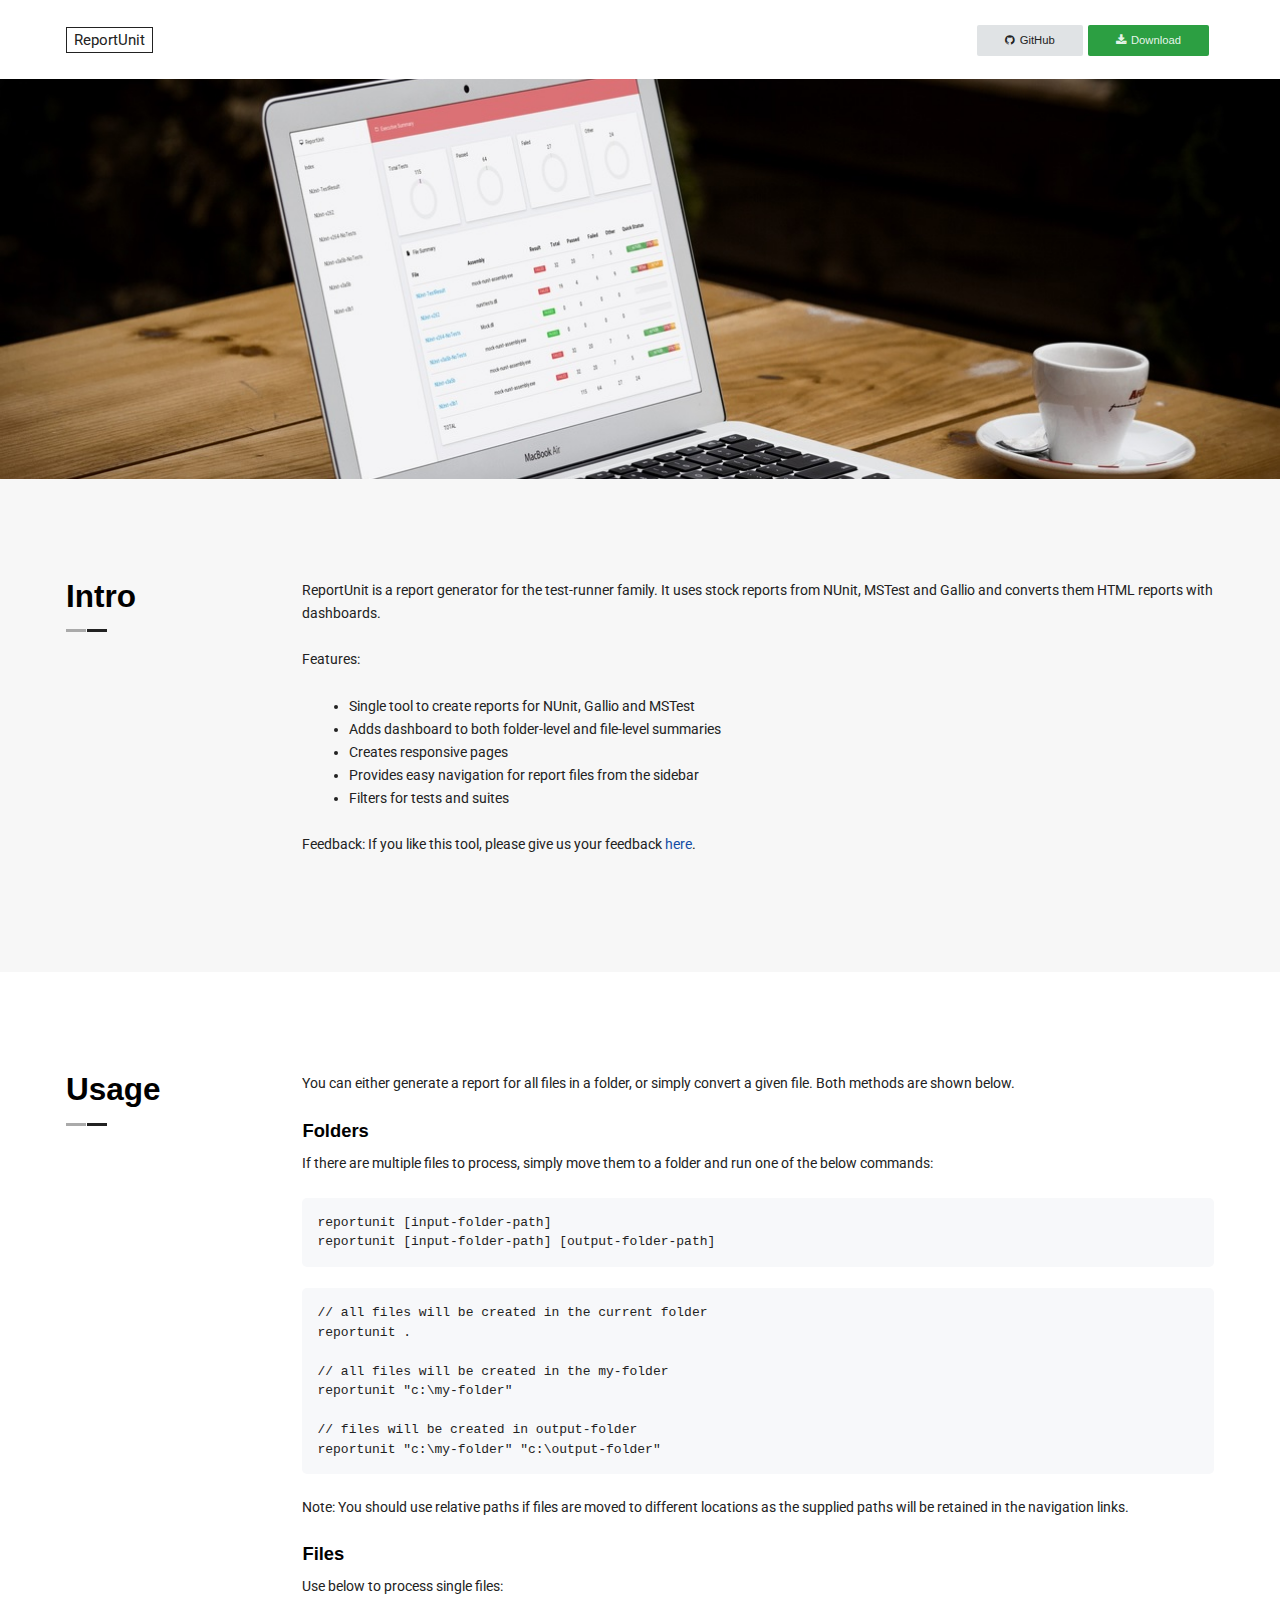
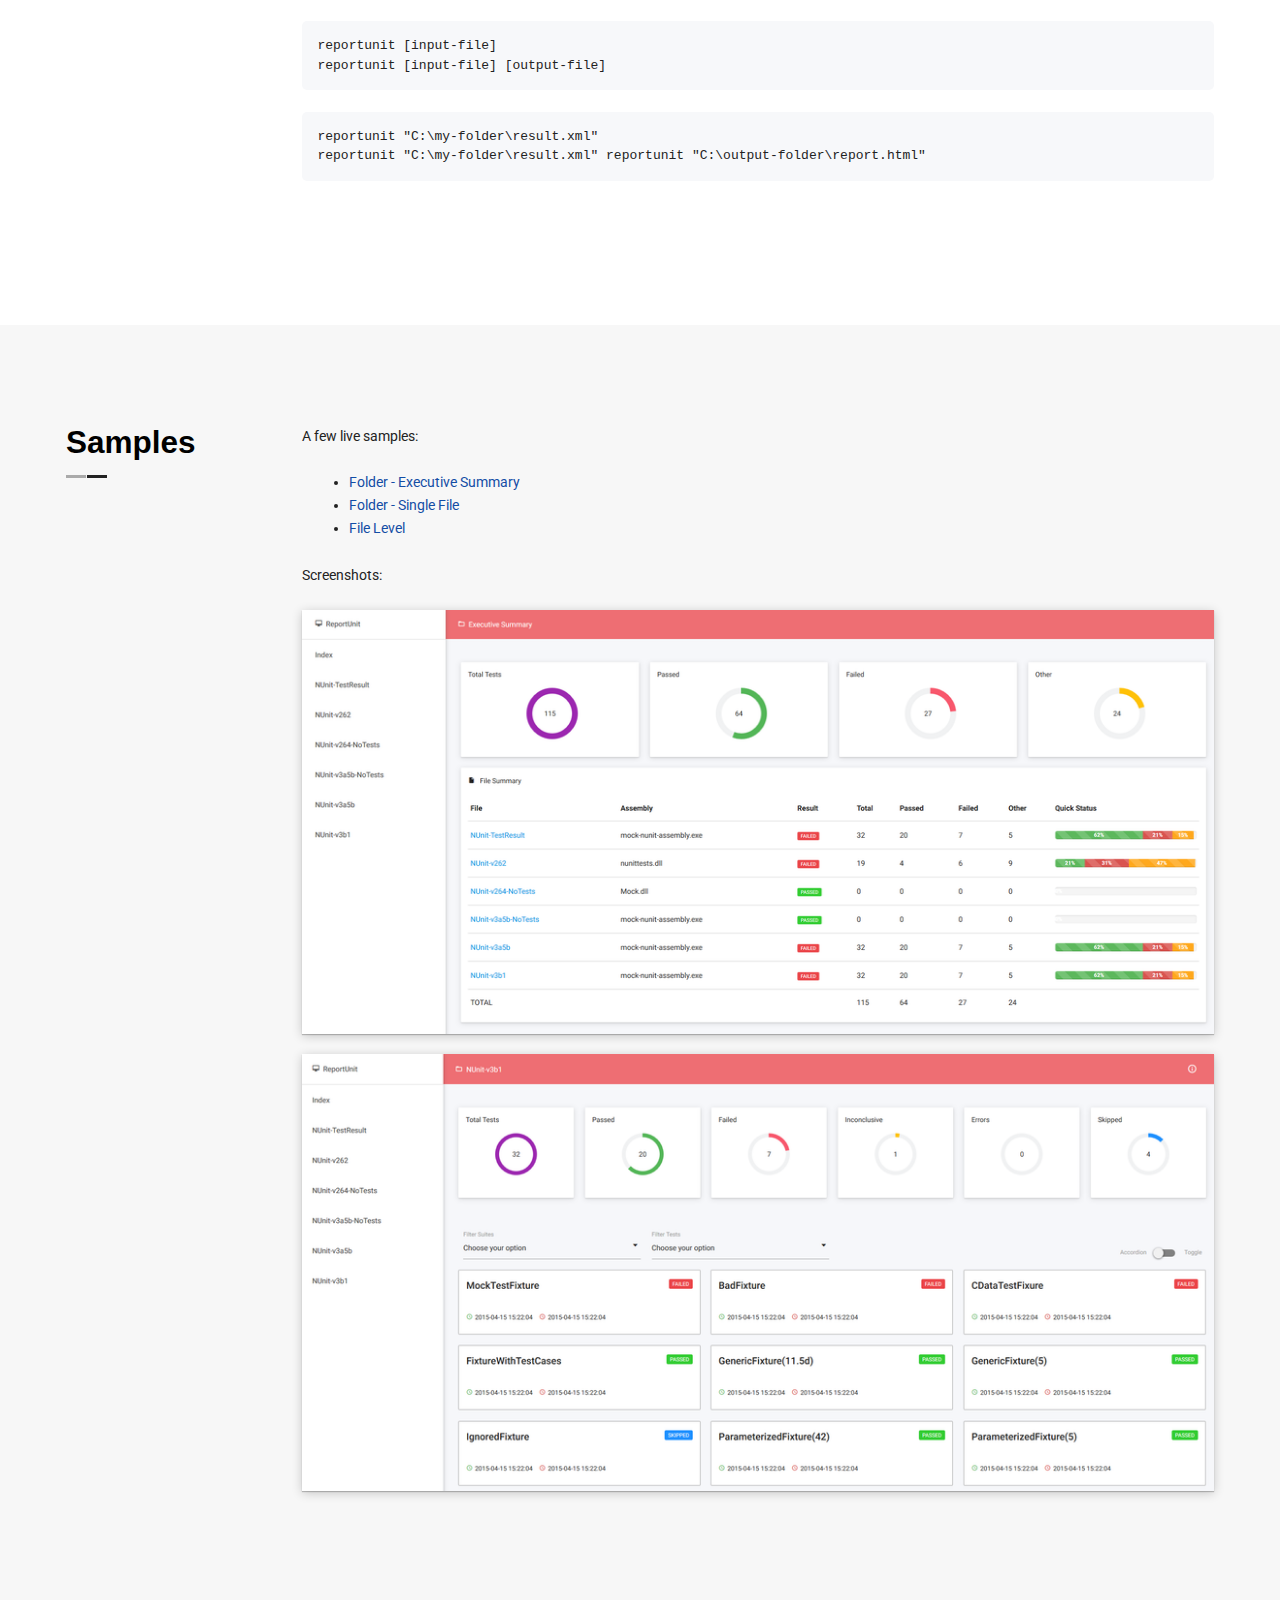
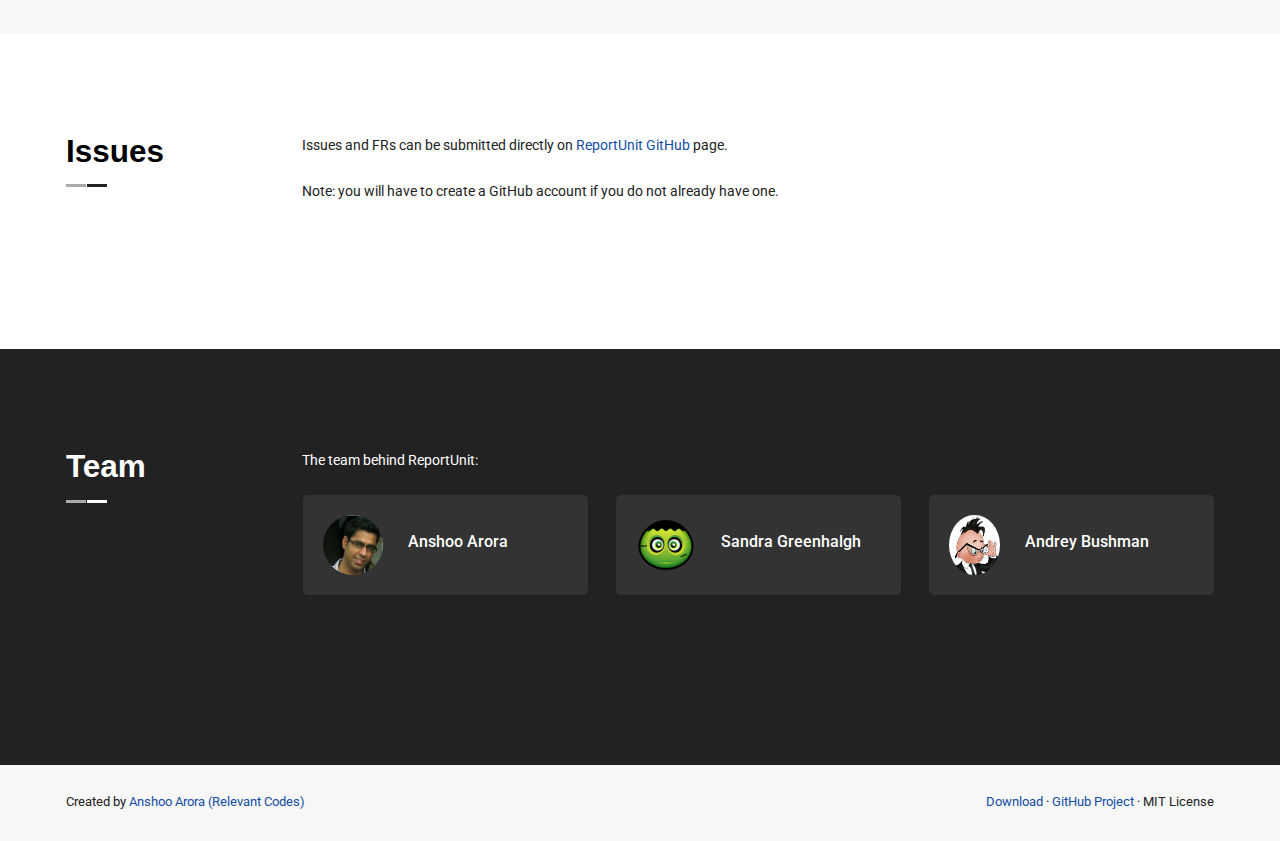
==== index.html @ 4da0da13 "minor change to text" ====
<!DOCTYPE html>
<html>
    <head>
        <meta name='description' content='ReportUnit description' />
        <meta name='robots' content='noodp, noydir' />
        <meta name='viewport' content='width=device-width, initial-scale=1' />
		<link href='http://fonts.googleapis.com/css?family=Roboto:300,400,700|Open+Sans:300,400,600' rel='stylesheet' type='text/css'>
        <link rel='stylesheet' href='http://maxcdn.bootstrapcdn.com/font-awesome/4.3.0/css/font-awesome.min.css'>
		<link rel='stylesheet' href='./css/kube.min.css'>
		<link rel='stylesheet' href='./css/css.css'>
        <title>ReportUnit</title>
    </head>
	<body>
		<div class='container'>
			<div class='header'>
				<div class='units-row'>
					<div class='unit-centered unit-80 top-unit'>
						<div class='left'>
							<div class='logo'>
								<span>ReportUnit</span>
							</div>
						</div>
						<div class='right'>
							<a class='text-white' href='http://relevantcodes.com/wp-content/plugins/download-monitor/download.php?id=16'><button class='btn btn-green right btn-smaller'><i class='fa fa-download'></i>Download</button></a>
							<a href='https://github.com/reportunit/reportunit'><button class='btn right btn-smaller'><i class='fa fa-github'></i>GitHub</button></a>
						</div>
					</div>
				</div>
			</div>
			<div class='slider'>
				
			</div>
			<div class='main'>
				<div class='intro-area bg-gray'>
					<div class='units-row'>
						<div class='unit-100'>
							<div class='unit-80 centered top-unit'>
								<div class="units-row end">
									<div class="unit-20">
										<h1>Intro</h1>
										<div class='heading-underline-left'></div><div class='heading-underline-right'></div>
									</div>
									<div class='unit-80'>
										<p>ReportUnit is a report generator for the test-runner family. It uses stock reports from NUnit, MSTest and Gallio and converts them HTML reports with dashboards.</p>
										<p>Features:</p>
										<ul>
											<li>Single tool to create reports for NUnit, Gallio and MSTest</li>
											<li>Adds dashboard to both folder-level and file-level summaries</li>
											<li>Creates responsive pages</li>
											<li>Provides easy navigation for report files from the sidebar</li>
											<li>Filters for tests and suites</li>
										</ul>
										<p>Feedback: If you like this tool, please give us your feedback <a href='http://relevantcodes.com/reportunit-report-generator/#comments'>here</a>.</p>
									</div>
								</div>
							</div>
						</div>
					</div>
				</div>
				<div class='usage-area'>	
					<div class='units-row'>
						<div class='unit-100'>
							<div class='unit-80 centered top-unit'>
								<div class="units-row end">
									<div class="unit-20">
										<h1>Usage</h1>
										<div class='heading-underline-left'></div><div class='heading-underline-right'></div>
									</div>
									<div class="unit-80">
									<p>You can either generate a report for all files in a folder, or simply convert a given file. Both methods are shown below.</p>
								<h3>Folders</h3>
								<p>If there are multiple files to process, simply move them to a folder and run one of the below commands:</p>
<pre>reportunit [input-folder-path]
reportunit [input-folder-path] [output-folder-path]</pre>
<pre>
// all files will be created in the current folder
reportunit .

// all files will be created in the my-folder
reportunit "c:\my-folder"

// files will be created in output-folder
reportunit "c:\my-folder" "c:\output-folder" 
</pre>
								<p>Note: You should use relative paths if files are moved to different locations as the supplied paths will be retained in the navigation links.</p>
								<h3>Files</h3>
								<p>Use below to process single files:</p>
<pre>reportunit [input-file]
reportunit [input-file] [output-file]</pre>
<pre>
reportunit "C:\my-folder\result.xml"
reportunit "C:\my-folder\result.xml" reportunit "C:\output-folder\report.html"
</pre>
									</div>
								</div>
							</div>
						</div>
					</div>
				</div>
				<div class='samples-area  bg-gray'>
					<div class='units-row'>
						<div class='unit-100'>
							<div class='unit-80 centered top-unit'>
								<div class="units-row end">
									<div class="unit-20">
										<h1>Samples</h1>
										<div class='heading-underline-left'></div><div class='heading-underline-right'></div>
									</div>
									<div class='unit-80'>
										<p>A few live samples:</p>
										<ul>
											<li><a href='http://relevantcodes.com/Tools/ReportUnit/Index.html'>Folder - Executive Summary</a></li>
											<li><a href='http://relevantcodes.com/Tools/ReportUnit/NUnit-TestResult.html'>Folder - Single File</a></li>
											<li><a href='http://relevantcodes.com/Tools/ReportUnit/NUnit-TestResult-standalone.html'>File Level</a></li>
										</ul>
										<p>Screenshots:</p>
										<img class='bordered-img' src='./img/folder.png' />
										<img class='bordered-img' src='./img/file.png' />
									</div>
								</div>
							</div>
						</div>
					</div>
				</div>
				<div class='issues-area'>
					<div class='units-row'>
						<div class='unit-100'>
							<div class='unit-80 centered top-unit'>
								<div class="units-row end">
									<div class="unit-20">
										<h1>Issues</h1>
										<div class='heading-underline-left'></div><div class='heading-underline-right'></div>
									</div>
									<div class='unit-80'>
										<p>Issues and FRs can be submitted directly on <a href='https://github.com/reportunit/reportunit/issues'>ReportUnit GitHub</a> page. </p>
										<p>Note: you will have to create a GitHub account if you do not already have one.</p>
									</div>
								</div>
							</div>
						</div>
					</div>
				</div>
				<div class='developers-area bg-inverse'>
					<div class='units-row'>
						<div class='unit-100'>
							<div class='unit-80 centered top-unit'>
								<div class="units-row end">
									<div class="unit-20">
										<h1>Team</h1>
										<div class='heading-underline-left'></div><div class='heading-underline-right'></div>
									</div>
									<div class='unit-80'>
										<p>The team behind ReportUnit:</p>
										<ul class='blocks-3'>
											<li>
												<div class='box'>
													<div class='box-thumb'><a href='http://relevantcodes.com'><img src='./img/anshoo.png'></a></div>
													<div>
														<div class='box-title'>Anshoo Arora</div>
														<div class='box-body'></div>
													</div>
												</div>
											</li>
											<li>
												<div class='box'>
													<div class='box-thumb'><a href='https://github.com/saan800'><img src='./img/sandra.png'></a></div>
													<div>
														<div class='box-title'>Sandra Greenhalgh</div>
														<div class='box-body'></div>
													</div>
												</div>
											</li>
											<li>
												<div class='box'>
													<div class='box-thumb'><a href='http://bushman-andrey.blogspot.ru/'><img src='./img/andrey.png'></a></div>
													<div>
														<div class='box-title'>Andrey Bushman</div>
														<div class='box-body'></div>
													</div>
												</div>
											</li>
										</ul>
									</div>
								</div>
							</div>
						</div>
					</div>
				</div>
			</div>
			<div class='footer bg-gray'>
				<div class='units-row'>
					<div class='unit-100'>
						<div class='unit-80 centered top-unit'>
							<div class='left'>
								<span>Created by <a href='http://relevantcodes.com'>Anshoo Arora (Relevant Codes)</a></span>
							</div>
							<div class='right'>
								<span><a href='http://relevantcodes.com/wp-content/plugins/download-monitor/download.php?id=16'>Download</a> &middot; <a href='https://github.com/reportunit/reportunit'>GitHub Project</a> &middot; MIT License</span>
							</div>
						</div>
					</div>
				</div>
			</div>
		</div>
		<script src="https://ajax.googleapis.com/ajax/libs/jquery/1.11.3/jquery.min.js"></script> 
		<script>
			$(document).ready(function() {
				$(document).ready(sizing);
				$(window).resize(sizing);
				function sizing() {
					if ($(window).width() > 1650) {
						$('.top-unit').removeClass('unit-80').addClass('unit-70');
					} else if ($(window).width() < 1120) {
						$('.top-unit').removeClass('unit-70').addClass('unit-80');
					} else {
						$('.top-unit').removeClass('unit-70, unit-80').addClass('unit-90');
					}
				}
			});
		</script>
	</body>
</html>
---- css/kube.min.css ----
*,*:before,*:after{-webkit-box-sizing:border-box;-moz-box-sizing:border-box;box-sizing:border-box}html{font-family:sans-serif;-ms-text-size-adjust:100%;-webkit-text-size-adjust:100%}html,body,div,span,object,iframe,p,blockquote,pre,a,abbr,acronym,address,big,cite,code,del,dfn,em,img,ins,kbd,q,s,samp,small,strike,strong,sub,sup,tt,var,b,u,i,center,dl,dt,dd,ol,ul,li,fieldset,form,label,legend,table,caption,tbody,tfoot,thead,tr,th,td,article,aside,canvas,details,embed,figure,figcaption,footer,header,hgroup,menu,nav,output,ruby,section,summary,time,mark,audio,video,h1,h2,h3,h4,h5,h6{margin:0;padding:0;border:0;outline:0;font-size:100%;vertical-align:baseline;background:transparent}a:active,a:hover{outline:0}article,aside,details,figcaption,figure,footer,header,hgroup,main,nav,section,embed,object,iframe,audio,video,canvas,progress,meter,output,textarea{display:block}audio:not([controls]){display:none;height:0}blockquote,q{quotes:none}blockquote p:before,blockquote p:after,q:before,q:after{content:'';content:none}table{border-collapse:collapse;border-spacing:0}caption,th,td{text-align:left;vertical-align:top}thead th,thead td{font-weight:bold;vertical-align:bottom}a img,th img,td img{vertical-align:top}button,input,select,textarea{margin:0}textarea{overflow:auto;vertical-align:top;resize:vertical}button{width:auto;overflow:visible}input[type="reset"],input[type="submit"],input[type="file"],input[type="radio"],input[type="checkbox"],select,button{cursor:pointer}input[type="radio"],input[type="checkbox"]{font-size:110%;position:relative;top:-1px;margin-right:3px}input[type="search"]{-webkit-appearance:textfield}input[type="search"]::-webkit-search-decoration,input[type="search"]::-webkit-search-cancel-button{-webkit-appearance:none}hr{display:block;height:1px;border:0;border-top:1px solid #ddd}img,video,audio,embed,object{max-width:100%}img,video,embed,object{height:auto}embed,object{height:100%}img{vertical-align:middle;-ms-interpolation-mode:bicubic}body{font-family:"Helvetica Neue",Helvetica,Tahoma,sans-serif;font-size:.9375em;line-height:1.65em;background:#fff;color:#222}a{color:#134da5}a:focus,a:hover{color:#de2c3b}h1,h2,h3,h4,h5,h6,.h1,.h2,.h3,.h4,.h5,.h6{font-family:"Helvetica Neue",Helvetica,Tahoma,sans-serif;font-weight:bold;color:#000;text-rendering:optimizeLegibility;margin:0 0 .5em 0}h1,.h1,h2,.h2{line-height:1.1}h3,.h3,h4,.h4{line-height:1.3}h1,.h1{font-size:2.25em}h2,.h2{font-size:1.5em;margin-bottom:.7em}h3,.h3{font-size:1.3125em}h4,.h4{font-size:1.125em}h5,.h5{font-size:1em}h6,.h6{font-size:.75em;text-transform:uppercase}.lead{font-size:1.3125em;line-height:1.5;margin-bottom:1.0999999999999999em}p,ul,ol,dl,dd,dt,blockquote,td,th{line-height:1.65em}ul,ol,ul ul,ol ol,ul ol,ol ul{margin:0 0 0 3.3em}ul li,ol li{text-align:left}ol ol li{list-style-type:lower-alpha}ol ol ol li{list-style-type:lower-roman}p,ul,ol,dl,blockquote,hr,pre,table,form,fieldset,figure,address{margin-bottom:1.65em}blockquote{position:relative;font-style:italic;font-size:1.125em;margin-left:2.4749999999999996em;padding-left:1.65em;border-left:2px solid #ddd}blockquote p{margin-bottom:.5em}blockquote small,cite{color:rgba(0,0,0,0.4);font-style:italic}small,blockquote cite{font-size:12.75px;line-height:1}address{font-style:normal}dl dt{font-weight:bold}dd{margin-left:1.65em}s,del{text-decoration:line-through}abbr[title],dfn[title]{border-bottom:1px dotted #0f0f0f;cursor:help}strong,b{font-weight:bold}em,i{font-style:italic}sub,sup{font-size:11.25px;line-height:0;position:relative}sup{top:-0.5em}sub{bottom:-0.25em}figcaption{margin:.3em 0;font-size:12.75px;font-style:italic}ins,u{text-decoration:underline}mark{background-color:#ffc800;color:#0f0f0f;text-decoration:none}pre,code,kbd,samp,var,output{font-size:90%;font-style:normal;font-family:Menlo,Monaco,Consolas,"Courier New",monospace}pre{margin-top:1.65em;font-size:100%;line-height:1.5;color:#222;overflow:auto}code,samp,kbd{padding:3px 6px 2px 6px;display:inline-block;line-height:1;border-radius:2px}code{background:#f4f4f4;border:1px solid #d4d4d4}pre code{font-size:100%;border:0;padding:0;background:0;line-height:1.65em}var{color:rgba(0,0,0,0.5)}samp{background:#d3e3fb;border:1px solid #b2cef8}kbd{background:#0f0f0f;color:rgba(255,255,255,0.85);white-space:nowrap}button:active,button:focus{outline:0}textarea,select{font-family:"Helvetica Neue",Helvetica,Tahoma,sans-serif;font-size:1em;box-shadow:none}textarea,select[multiple],select[multiple="multiple"]{padding:.3em .35em;line-height:1.35em;width:100%}input[type="text"],input[type="password"],input[type="email"],input[type="url"],input[type="phone"],input[type="tel"],input[type="number"],input[type="datetime"],input[type="date"],input[type="month"],input[type="color"],input[type="time"],input[type="search"],input[type="datetime-local"]{font-family:"Helvetica Neue",Helvetica,Tahoma,sans-serif;font-size:1em;box-shadow:none;padding:.3em .35em;line-height:1.65em;border-radius:0;outline:0}select[multiple],select[multiple="multiple"],textarea,input[type="text"],input[type="password"],input[type="email"],input[type="url"],input[type="phone"],input[type="tel"],input[type="number"],input[type="datetime"],input[type="date"],input[type="month"],input[type="color"],input[type="time"],input[type="search"],input[type="datetime-local"]{background:#fff;border:1px solid #ccc;position:relative;z-index:2;-webkit-appearance:none}textarea[disabled],input[type="text"][disabled],input[type="password"][disabled],input[type="email"][disabled],input[type="url"][disabled],input[type="phone"][disabled],input[type="tel"][disabled],input[type="number"][disabled],input[type="datetime"][disabled],input[type="date"][disabled],input[type="month"][disabled],input[type="color"][disabled],input[type="time"][disabled],input[type="search"][disabled],input[type="datetime-local"][disabled]{resize:none;color:rgba(0,0,0,0.5)}select[disabled],input[type="checkbox"][disabled],input[type="radio"][disabled]{cursor:default}input::-moz-focus-inner,button::-moz-focus-inner{border:0;padding:0}input[type="range"]{position:relative;top:3px}select{margin-bottom:0!important}fieldset{padding:1.65em;margin-bottom:1.65em;border:1px solid #ccc}fieldset *:last-child{margin-bottom:0!important}legend{font-weight:bold;padding:0 1em;margin-left:-1em}table{max-width:100%;width:100%;empty-cells:show}table caption{text-transform:uppercase;padding:0 1.0999999999999999em;color:rgba(0,0,0,0.4);font-size:12.75px}table th,table td{border-bottom:1px solid #eee;padding:.825em 1.0999999999999999em}table tfoot th,table tfoot td{color:rgba(0,0,0,0.4)}.units-container:after,.units-row:after{content:"";display:table;clear:both}.units-container:after,.units-row:after{content:"";display:table;clear:both}.units-container{padding-top:1px;margin-top:-1px}.units-row{margin-bottom:1.65em}.width-100,.unit-100{width:100%}.width-90,.unit-90{width:90%}.width-80,.unit-80{width:80%}.width-75,.unit-75{width:75%}.width-70,.unit-70{width:70%}.width-66,.unit-66{width:66.6%}.width-65,.unit-65{width:65%}.width-60,.unit-60{width:60%}.width-50,.unit-50{width:50%}.width-40,.unit-40{width:40%}.width-35,.unit-35{width:35%}.width-33,.unit-33{width:33.3%}.width-30,.unit-30{width:30%}.width-25,.unit-25{width:25%}.width-20,.unit-20{width:20%}.width-10,.unit-10{width:10%}.units-row .unit-90,.units-row .unit-80,.units-row .unit-75,.units-row .unit-70,.units-row .unit-66,.units-row .unit-65,.units-row .unit-60,.units-row .unit-50,.units-row .unit-40,.units-row .unit-35,.units-row .unit-33,.units-row .unit-30,.units-row .unit-25,.units-row .unit-20,.units-row .unit-10{float:left;margin-left:3%}.units-row .unit-90:first-child,.units-row .unit-80:first-child,.units-row .unit-75:first-child,.units-row .unit-70:first-child,.units-row .unit-66:first-child,.units-row .unit-65:first-child,.units-row .unit-60:first-child,.units-row .unit-50:first-child,.units-row .unit-40:first-child,.units-row .unit-35:first-child,.units-row .unit-33:first-child,.units-row .unit-30:first-child,.units-row .unit-25:first-child,.units-row .unit-20:first-child,.units-row .unit-10:first-child{margin-left:0}.units-row .unit-90{width:89.7%}.units-row .unit-80{width:79.4%}.units-row .unit-75{width:74.25%}.units-row .unit-70{width:69.1%}.units-row .unit-66{width:65.66666666666666%}.units-row .unit-65{width:65.66666666666666%}.units-row .unit-60{width:58.800000000000004%}.units-row .unit-50{width:48.5%}.units-row .unit-40{width:38.2%}.units-row .unit-35{width:31.333333333333332%}.units-row .unit-33{width:31.333333333333332%}.units-row .unit-30{width:27.9%}.units-row .unit-25{width:22.75%}.units-row .unit-20{width:17.6%}.units-row .unit-10{width:7.3%}.unit-push-90,.unit-push-80,.unit-push-75,.unit-push-70,.unit-push-66,.unit-push-65,.unit-push-60,.unit-push-50,.unit-push-40,.unit-push-35,.unit-push-33,.unit-push-30,.unit-push-25,.unit-push-20,.unit-push-10{position:relative}.unit-push-90{left:92.7%}.unit-push-80{left:82.4%}.unit-push-75{left:77.25%}.unit-push-70{left:72.1%}.unit-push-66{left:68.66666666666666%}.unit-push-65{left:68.66666666666666%}.unit-push-60{left:61.800000000000004%}.unit-push-50{left:51.5%}.unit-push-40{left:41.2%}.unit-push-35{left:34.33333333333333%}.unit-push-33{left:34.33333333333333%}.unit-push-30{left:30.9%}.unit-push-25{left:25.75%}.unit-push-20{left:20.6%}.unit-push-10{left:10.3%}.units-row .unit-push-right{float:right}.units-row .unit-role-right{margin-left:3%;float:right}.units-row .unit-role-left{margin-left:0}.centered,.unit-centered{float:none!important;margin:0 auto!important}.unit-padding{padding:1.65em}.units-padding .unit-100,.units-padding .unit-90,.units-padding .unit-80,.units-padding .unit-75,.units-padding .unit-70,.units-padding .unit-66,.units-padding .unit-65,.units-padding .unit-60,.units-padding .unit-50,.units-padding .unit-40,.units-padding .unit-35,.units-padding .unit-33,.units-padding .unit-30,.units-padding .unit-25,.units-padding .unit-20,.units-padding .unit-10{padding:1.65em}.units-split .unit-90,.units-split .unit-80,.units-split .unit-75,.units-split .unit-70,.units-split .unit-66,.units-split .unit-65,.units-split .unit-60,.units-split .unit-50,.units-split .unit-40,.units-split .unit-35,.units-split .unit-33,.units-split .unit-30,.units-split .unit-25,.units-split .unit-20,.units-split .unit-10{margin-left:0}.units-split .unit-90{width:90%}.units-split .unit-80{width:80%}.units-split .unit-75{width:75%}.units-split .unit-70{width:70%}.units-split .unit-66{width:66.6%}.units-split .unit-65{width:65%}.units-split .unit-60{width:60%}.units-split .unit-50{width:50%}.units-split .unit-40{width:40%}.units-split .unit-35{width:35%}.units-split .unit-33{width:33.3%}.units-split .unit-30{width:30%}.units-split .unit-25{width:25%}.units-split .unit-20{width:20%}.units-split .unit-10{width:10%}.blocks-2,.blocks-3,.blocks-4,.blocks-5,.blocks-6{padding-left:0;list-style:none;margin-left:-3%}.blocks-2:after,.blocks-3:after,.blocks-4:after,.blocks-5:after,.blocks-6:after{content:"";display:table;clear:both}.blocks-2:after,.blocks-3:after,.blocks-4:after,.blocks-5:after,.blocks-6:after{content:"";display:table;clear:both}.blocks-2>li,.blocks-3>li,.blocks-4>li,.blocks-5>li,.blocks-6>li{height:auto;float:left;margin-bottom:1.65em;margin-left:3%}.blocks-2>li ul,.blocks-3>li ul,.blocks-4>li ul,.blocks-5>li ul,.blocks-6>li ul{list-style-type:disc}.blocks-2>li ul ul,.blocks-3>li ul ul,.blocks-4>li ul ul,.blocks-5>li ul ul,.blocks-6>li ul ul{list-style-type:circle}.blocks-2>li li,.blocks-3>li li,.blocks-4>li li,.blocks-5>li li,.blocks-6>li li{float:none;margin:0}.blocks-2>li{width:47%}.blocks-3>li{width:30.333333333333332%}.blocks-4>li{width:22%}.blocks-5>li{width:17%}.blocks-6>li{width:13.666666666666666%}.block-first{clear:both}table.table-bordered td,table.table-bordered th{border:1px solid #eee}table.table-simple td,table.table-simple th,table.table-simple caption{border:0;padding-left:0}table.table-flat td,table.table-flat th,table.table-flat caption{border:0;padding:0}table.table-stroked td,table.table-stroked th{border-bottom:1px solid #eee}table.table-stripped tbody tr:nth-child(odd) td{background:#f8f8f8}table.table-hovered tbody tr:hover td{background-color:#f4f4f4}.table-container{width:100%;overflow:auto;margin-bottom:1.65em}.table-container table{margin-bottom:0}.table-container::-webkit-scrollbar{-webkit-appearance:none;width:14px;height:14px}.table-container::-webkit-scrollbar-thumb{border-radius:8px;border:3px solid #fff;background-color:rgba(0,0,0,0.3)}.forms .btn,.forms input[type="submit"].btn,.forms button,.forms input[type="submit"],.forms input[type="reset"]{padding:.3625em 1.3em}.forms .btn-outline{padding:.3em 1.3em}.forms .btn-outline.bold{padding:.2375em 1.3em}.forms label{display:block;margin-bottom:1.0999999999999999em}.forms input[type="text"],.forms input[type="password"],.forms input[type="email"],.forms input[type="url"],.forms input[type="phone"],.forms input[type="tel"],.forms input[type="number"],.forms input[type="datetime"],.forms input[type="date"],.forms input[type="month"],.forms input[type="color"],.forms input[type="time"],.forms input[type="search"],.forms input[type="range"],.forms input[type="file"],.forms input[type="datetime-local"],.forms textarea,.forms select{display:block}.forms-inline input[type="text"],.forms-inline-list input[type="text"],.forms-inline input[type="password"],.forms-inline-list input[type="password"],.forms-inline input[type="email"],.forms-inline-list input[type="email"],.forms-inline input[type="url"],.forms-inline-list input[type="url"],.forms-inline input[type="phone"],.forms-inline-list input[type="phone"],.forms-inline input[type="tel"],.forms-inline-list input[type="tel"],.forms-inline input[type="number"],.forms-inline-list input[type="number"],.forms-inline input[type="datetime"],.forms-inline-list input[type="datetime"],.forms-inline input[type="date"],.forms-inline-list input[type="date"],.forms-inline input[type="month"],.forms-inline-list input[type="month"],.forms-inline input[type="color"],.forms-inline-list input[type="color"],.forms-inline input[type="time"],.forms-inline-list input[type="time"],.forms-inline input[type="search"],.forms-inline-list input[type="search"],.forms-inline input[type="range"],.forms-inline-list input[type="range"],.forms-inline input[type="file"],.forms-inline-list input[type="file"],.forms-inline input[type="datetime-local"],.forms-inline-list input[type="datetime-local"],.forms-inline textarea,.forms-inline-list textarea,.forms-inline select,.forms-inline-list select{display:inline-block}.forms-list,.forms-inline,.forms-inline-list{margin:0;padding:0;margin-bottom:1.0999999999999999em;list-style:none}.forms-list label,.forms-inline label,.forms-inline-list li,.forms-inline-list li label{display:inline-block;margin-bottom:0}.forms-inline-list li label{margin-right:.825em}.forms-inline-list li{margin-bottom:3px}.forms-list li{margin-bottom:6px}.forms-desc{margin-top:4px;color:rgba(0,0,0,0.4);font-size:12.75px;line-height:1.4em}input[type="text"],input[type="password"],input[type="email"],input[type="url"],input[type="phone"],input[type="tel"],input[type="number"],input[type="datetime"],input[type="date"],input[type="month"],input[type="color"],input[type="time"],input[type="search"],input[type="datetime-local"],textarea{-moz-transition:border ease .5s;transition:border ease .5s}.error,.success{font-weight:normal;font-size:12.75px}input.input-error,textarea.input-error,select.input-error,.input-error{border-color:#de2c3b;box-shadow:0 0 0 2px rgba(222,44,59,0.3),0 1px 2px rgba(0,0,0,0.2) inset}input.input-success,textarea.input-success,select.input-success,.input-success{border-color:#2c9f42;box-shadow:0 0 0 2px rgba(44,159,66,0.3),0 1px 2px rgba(0,0,0,0.2) inset}input.input-gray,textarea.input-gray,select.input-gray,.input-gray{border-color:#b3b6b7;box-shadow:0 0 0 2px rgba(179,182,183,0.4),0 1px 2px rgba(0,0,0,0.2) inset}input[type="text"]:focus,input[type="password"]:focus,input[type="email"]:focus,input[type="url"]:focus,input[type="phone"]:focus,input[type="tel"]:focus,input[type="number"]:focus,input[type="datetime"]:focus,input[type="date"]:focus,input[type="month"]:focus,input[type="color"]:focus,input[type="time"]:focus,input[type="search"]:focus,input[type="datetime-local"]:focus,textarea:focus{outline:0;border-color:#2575ed;box-shadow:0 0 0 2px rgba(37,117,237,0.3),0 1px 2px rgba(0,0,0,0.2) inset}input.input-search,input[type="search"]{padding-right:.5em;padding-left:.5em;margin-bottom:0;border-radius:15px}input.input-on-black{border:1px solid rgba(255,255,255,0.1);background:rgba(255,255,255,0.35)}input.input-on-black::-webkit-input-placeholder{color:rgba(255,255,255,0.6)}input.input-on-black::-moz-placeholder{color:rgba(255,255,255,0.6)}input.input-on-black:focus,input.input-on-black.active{border:1px solid #fff;background:#fff;box-shadow:none}input.input-on-black:focus::-webkit-input-placeholder,input.input-on-black.active::-webkit-input-placeholder{color:#aaa}input.input-on-black:focus::-moz-placeholder,input.input-on-black.active::-moz-placeholder{color:#aaa}input.input-big{font-size:18px}input.input-small{font-size:12.75px}input.input-smaller{font-size:11.25px}.input-groups{display:table!important}.input-groups input{width:100%}.input-groups input,.input-groups .input-append,.input-groups .input-prepend,.input-groups .btn-append{display:table-cell!important}.input-groups .btn-append,.input-groups .input-append,.input-groups .input-prepend{width:1%;vertical-align:middle}.input-groups .input-append,.input-groups .input-prepend{background-color:#f4f4f4;border:1px solid #d4d4d4;margin:0;padding:.45em .75em .15em .75em;color:rgba(0,0,0,0.6);line-height:1.65em;font-size:12.75px;white-space:nowrap}.input-groups .input-prepend{border-right:0}.input-groups .input-append{position:relative;z-index:1;border-left:none}.input-groups .btn-append .btn{display:block;height:auto;border-radius:0 2px 2px 0}.navbar{font-size:105%;margin-bottom:1.65em}.navbar:after{content:"";display:table;clear:both}.navbar:after{content:"";display:table;clear:both}.navbar.navbar-left{float:left}.navbar.navbar-right{float:right}.navbar ul{list-style:none;margin:0}.navbar ul:after{content:"";display:table;clear:both}.navbar ul:after{content:"";display:table;clear:both}.navbar li{float:left;margin-right:1.65em}.navbar.navbar-right li{margin-right:0;margin-left:1.65em}.navbar a,.navbar span{display:block;text-decoration:none}.navbar a:hover{color:#de2c3b;text-decoration:underline}.navbar li.active a,.navbar span{text-decoration:none;cursor:text;color:rgba(0,0,0,0.4)}.navigation-toggle{display:none;text-transform:uppercase;position:relative;color:#0f0f0f;background-color:#fff}.navigation-toggle:after{position:absolute;z-index:1;top:50%;margin-top:-12px;left:10px;content:"\2630";font-size:24px;line-height:1}.navigation-toggle.navigation-toggle-black{background-color:#0f0f0f;color:#fff}.navigation-toggle.navigation-toggle-show{margin-bottom:1.65em}.navigation-toggle span{position:relative;z-index:2;cursor:pointer;display:block;padding:10px 20px 10px 40px}.navigation-fixed{position:fixed;top:0;left:0;z-index:101}.navbar-pills a,.navbar-pills span{padding:.825em 1.65em}.navbar-pills a:hover{color:#0f0f0f;background:#eee}.navbar-pills li.active a,.navbar-pills span{text-decoration:none;cursor:text;color:rgba(0,0,0,0.4);background:#eee}.navbar-pills li{margin-right:1px}.navbar-pills.navbar-right li{margin-left:1px}.fullwidth ul{width:100%}.fullwidth li{float:none!important;margin:0;display:table-cell;width:1%;text-align:center}.fullwidth li a,.fullwidth li span{display:block}.nav{margin-bottom:1.65em}.nav ul{list-style:none;margin:0}.nav ul li ul{margin-left:2em;font-size:.95em}.nav a,.nav span{display:block;padding:.5em 0}.nav a{color:#0f0f0f;text-decoration:none}.nav a:hover{color:#de2c3b;text-decoration:underline}.nav li.active a,.nav span{text-decoration:none;cursor:text;color:rgba(0,0,0,0.4)}.nav i.fa{width:1.65em}.nav-stacked li{margin-bottom:1px}.nav-stacked a,.nav-stacked span{padding:.6em .7em}.nav-stacked a{background:#f6f6f6}.nav-stacked a:hover{color:#000;background:#eee}.nav-stacked li.active a,.nav-stacked span{background:#fff;text-decoration:none;cursor:text;color:rgba(0,0,0,0.3)}.nav-stats li{position:relative}.nav-stats a,.nav-stats span{padding-right:50px}.nav-stats sup,.nav-stats .badge{position:absolute;top:50%;right:0}.nav-stats sup{color:rgba(0,0,0,0.4)}.nav-stats .badge{margin-top:-8px}.nav-tabs{border-bottom:1px solid #e3e3e3;margin-bottom:1.65em}.nav-tabs:after{content:"";display:table;clear:both}.nav-tabs:after{content:"";display:table;clear:both}.nav-tabs ul{list-style:none;margin:0}.nav-tabs li{float:left;margin-right:2px}.nav-tabs a,.nav-tabs span{display:block;line-height:1;padding:.825em 1.65em;border:1px solid transparent}.nav-tabs a{color:rgba(0,0,0,0.5);text-decoration:none}.nav-tabs a:focus,.nav-tabs a:hover{color:#0f0f0f;text-decoration:underline;background-color:#eee}.nav-tabs li.active a,.nav-tabs span{color:#0f0f0f;background:#fff;position:relative;border:1px solid #ddd;border-bottom:1px solid #fff;bottom:-1px;cursor:default;text-decoration:none}.breadcrumbs{margin-bottom:1.65em}.breadcrumbs:after{content:"";display:table;clear:both}.breadcrumbs:after{content:"";display:table;clear:both}.breadcrumbs ul{font-size:.9em;color:rgba(0,0,0,0.4);list-style:none;margin:0}.breadcrumbs ul:after{content:"";display:table;clear:both}.breadcrumbs ul:after{content:"";display:table;clear:both}.breadcrumbs li{float:left;margin-right:5px}.breadcrumbs li+li:before{content:" > ";color:#aaa;font-size:12px;margin:0 7px 0 5px;position:relative;top:-1px}.breadcrumbs.breadcrumbs-path li+li:before{content:" / ";top:0}.breadcrumbs a{color:#0f0f0f;text-decoration:none}.breadcrumbs a:hover{color:#0f0f0f;text-decoration:underline}.breadcrumbs li.active a,.breadcrumbs span,.breadcrumbs li.active a:hover{text-decoration:none;cursor:text;color:rgba(0,0,0,0.4)}.pagination{position:relative;left:-9px;margin-left:0;list-style:none}.pagination:after{content:"";display:table;clear:both}.pagination:after{content:"";display:table;clear:both}.pagination li{float:left;margin-right:2px}.pagination a,.pagination span{display:block;padding:7px 9px;line-height:1;border-radius:2px;color:#0f0f0f;text-decoration:none}.pagination span,.pagination li.active a,.pagination li.active a:hover{color:#fff;background-color:#0f0f0f;cursor:text}.pagination a:focus,.pagination a:hover{text-decoration:none;background-color:#0f0f0f;color:#fff}.btn,input[type="submit"].btn{display:inline-block;vertical-align:top;font-family:"Helvetica Neue",Helvetica,Tahoma,sans-serif;font-size:1em;font-weight:400;line-height:1.65em;text-align:center;text-decoration:none;color:#222;-webkit-appearance:none;outline:0;margin:0;border:0;border-radius:2px;box-shadow:none;cursor:pointer;background:#e0e3e5;padding:.55em 2.5em}.btn:hover,input[type="submit"].btn:hover{color:rgba(0,0,0,0.5);background:#b3b6b7}.btn::-moz-focus-inner{border:0;padding:0}.btn-big,input[type="submit"].btn-big{font-size:18px}.btn-small,input[type="submit"].btn-small{font-size:12.75px}.btn-smaller,input[type="submit"].btn-smaller{font-size:11.25px;vertical-align:baseline}.btn-round{border-radius:15px}.btn-outline,input[type="submit"].btn-outline{background:0;padding:.48750000000000004em 2.5em;border:1px solid #0f0f0f}.btn-outline:hover,input[type="submit"].btn-outline:hover{border-color:#b3b6b7}.btn-outline.btn-active{padding:.55em 2.5em}.btn-outline.bold{border-width:2px;padding:.42500000000000004em 2.5em}.btn-active,.btn[disabled],.btn-disabled{background:0;background:#b3b6b7;color:rgba(0,0,0,0.5)}.btn-active:hover,.btn[disabled]:hover,.btn-disabled:hover{color:rgba(0,0,0,0.5);background:#b3b6b7}.btn-active{box-shadow:0 1px 3px rgba(0,0,0,0.4) inset}.btn-outline.btn[disabled],.btn-outline.btn-disabled{background:0;box-shadow:none;color:rgba(0,0,0,0.3);border:1px solid rgba(0,0,0,0.1)}.btn-outline.btn-active{background:0;color:rgba(0,0,0,0.4);border:0;box-shadow:0 1px 3px rgba(0,0,0,0.2) inset}.btn[disabled],.btn-disabled{cursor:default;box-shadow:none}.btn-blue,input[type="submit"].btn-blue{color:rgba(255,255,255,0.9);background:#2575ed}.btn-blue:hover,input[type="submit"].btn-blue:hover{color:rgba(255,255,255,0.6);background:#1a52a5}.btn-blue.btn-active,input[type="submit"].btn-blue.btn-active{box-shadow:0 1px 4px rgba(0,0,0,0.5) inset}.btn-blue.btn-active,input[type="submit"].btn-blue.btn-active,.btn-blue.btn-disabled,input[type="submit"].btn-blue.btn-disabled,.btn-blue.btn[disabled],input[type="submit"].btn-blue.btn[disabled]{color:rgba(255,255,255,0.5);background:#1a52a5}.btn-blue.btn-active:hover,input[type="submit"].btn-blue.btn-active:hover,.btn-blue.btn-disabled:hover,input[type="submit"].btn-blue.btn-disabled:hover,.btn-blue.btn[disabled]:hover,input[type="submit"].btn-blue.btn[disabled]:hover{color:rgba(255,255,255,0.5)}.btn-blue.btn-outline,input[type="submit"].btn-blue.btn-outline{background:0;border-color:#2575ed;color:#2575ed}.btn-blue.btn-outline:hover,input[type="submit"].btn-blue.btn-outline:hover{color:rgba(255,255,255,0.9);background:#2575ed}.btn-blue.btn-outline.btn[disabled],input[type="submit"].btn-blue.btn-outline.btn[disabled],.btn-blue.btn-outline.btn-disabled,input[type="submit"].btn-blue.btn-outline.btn-disabled{background:0;box-shadow:none;color:rgba(37,117,237,0.4);border:1px solid rgba(37,117,237,0.3)}.btn-blue.btn-outline.btn-active,input[type="submit"].btn-blue.btn-outline.btn-active{background:0;color:rgba(37,117,237,0.6);border:0;box-shadow:0 1px 3px rgba(26,82,165,0.6) inset}.btn-blue:hover,input[type="submit"].btn-blue:hover{color:rgba(255,255,255,0.6);background:#1a52a5}.btn-blue.btn-active,input[type="submit"].btn-blue.btn-active{box-shadow:0 1px 4px rgba(0,0,0,0.5) inset}.btn-blue.btn-active,input[type="submit"].btn-blue.btn-active,.btn-blue.btn-disabled,input[type="submit"].btn-blue.btn-disabled,.btn-blue.btn[disabled],input[type="submit"].btn-blue.btn[disabled]{color:rgba(255,255,255,0.5);background:#1a52a5}.btn-blue.btn-active:hover,input[type="submit"].btn-blue.btn-active:hover,.btn-blue.btn-disabled:hover,input[type="submit"].btn-blue.btn-disabled:hover,.btn-blue.btn[disabled]:hover,input[type="submit"].btn-blue.btn[disabled]:hover{color:rgba(255,255,255,0.5)}.btn-blue.btn-outline,input[type="submit"].btn-blue.btn-outline{background:0;border-color:#2575ed;color:#2575ed}.btn-blue.btn-outline:hover,input[type="submit"].btn-blue.btn-outline:hover{color:rgba(255,255,255,0.9);background:#2575ed}.btn-blue.btn-outline.btn[disabled],input[type="submit"].btn-blue.btn-outline.btn[disabled],.btn-blue.btn-outline.btn-disabled,input[type="submit"].btn-blue.btn-outline.btn-disabled{background:0;box-shadow:none;color:rgba(37,117,237,0.4);border:1px solid rgba(37,117,237,0.3)}.btn-blue.btn-outline.btn-active,input[type="submit"].btn-blue.btn-outline.btn-active{background:0;color:rgba(37,117,237,0.6);border:0;box-shadow:0 1px 3px rgba(26,82,165,0.6) inset}.btn-red,input[type="submit"].btn-red{color:rgba(255,255,255,0.9);background:#de2c3b}.btn-red:hover,input[type="submit"].btn-red:hover{color:rgba(255,255,255,0.6);background:#b2232f}.btn-red.btn-active,input[type="submit"].btn-red.btn-active{box-shadow:0 1px 4px rgba(0,0,0,0.5) inset}.btn-red.btn-active,input[type="submit"].btn-red.btn-active,.btn-red.btn-disabled,input[type="submit"].btn-red.btn-disabled,.btn-red.btn[disabled],input[type="submit"].btn-red.btn[disabled]{color:rgba(255,255,255,0.5);background:#b2232f}.btn-red.btn-active:hover,input[type="submit"].btn-red.btn-active:hover,.btn-red.btn-disabled:hover,input[type="submit"].btn-red.btn-disabled:hover,.btn-red.btn[disabled]:hover,input[type="submit"].btn-red.btn[disabled]:hover{color:rgba(255,255,255,0.5)}.btn-red.btn-outline,input[type="submit"].btn-red.btn-outline{background:0;border-color:#de2c3b;color:#de2c3b}.btn-red.btn-outline:hover,input[type="submit"].btn-red.btn-outline:hover{color:rgba(255,255,255,0.9);background:#de2c3b}.btn-red.btn-outline.btn[disabled],input[type="submit"].btn-red.btn-outline.btn[disabled],.btn-red.btn-outline.btn-disabled,input[type="submit"].btn-red.btn-outline.btn-disabled{background:0;box-shadow:none;color:rgba(222,44,59,0.4);border:1px solid rgba(222,44,59,0.3)}.btn-red.btn-outline.btn-active,input[type="submit"].btn-red.btn-outline.btn-active{background:0;color:rgba(222,44,59,0.6);border:0;box-shadow:0 1px 3px rgba(178,35,47,0.6) inset}.btn-red:hover,input[type="submit"].btn-red:hover{color:rgba(255,255,255,0.6);background:#b2232f}.btn-red.btn-active,input[type="submit"].btn-red.btn-active{box-shadow:0 1px 4px rgba(0,0,0,0.5) inset}.btn-red.btn-active,input[type="submit"].btn-red.btn-active,.btn-red.btn-disabled,input[type="submit"].btn-red.btn-disabled,.btn-red.btn[disabled],input[type="submit"].btn-red.btn[disabled]{color:rgba(255,255,255,0.5);background:#b2232f}.btn-red.btn-active:hover,input[type="submit"].btn-red.btn-active:hover,.btn-red.btn-disabled:hover,input[type="submit"].btn-red.btn-disabled:hover,.btn-red.btn[disabled]:hover,input[type="submit"].btn-red.btn[disabled]:hover{color:rgba(255,255,255,0.5)}.btn-red.btn-outline,input[type="submit"].btn-red.btn-outline{background:0;border-color:#de2c3b;color:#de2c3b}.btn-red.btn-outline:hover,input[type="submit"].btn-red.btn-outline:hover{color:rgba(255,255,255,0.9);background:#de2c3b}.btn-red.btn-outline.btn[disabled],input[type="submit"].btn-red.btn-outline.btn[disabled],.btn-red.btn-outline.btn-disabled,input[type="submit"].btn-red.btn-outline.btn-disabled{background:0;box-shadow:none;color:rgba(222,44,59,0.4);border:1px solid rgba(222,44,59,0.3)}.btn-red.btn-outline.btn-active,input[type="submit"].btn-red.btn-outline.btn-active{background:0;color:rgba(222,44,59,0.6);border:0;box-shadow:0 1px 3px rgba(178,35,47,0.6) inset}.btn-green,input[type="submit"].btn-green{color:rgba(255,255,255,0.9);background:#2c9f42}.btn-green:hover,input[type="submit"].btn-green:hover{color:rgba(255,255,255,0.6);background:#237f35}.btn-green.btn-active,input[type="submit"].btn-green.btn-active{box-shadow:0 1px 4px rgba(0,0,0,0.5) inset}.btn-green.btn-active,input[type="submit"].btn-green.btn-active,.btn-green.btn-disabled,input[type="submit"].btn-green.btn-disabled,.btn-green.btn[disabled],input[type="submit"].btn-green.btn[disabled]{color:rgba(255,255,255,0.5);background:#237f35}.btn-green.btn-active:hover,input[type="submit"].btn-green.btn-active:hover,.btn-green.btn-disabled:hover,input[type="submit"].btn-green.btn-disabled:hover,.btn-green.btn[disabled]:hover,input[type="submit"].btn-green.btn[disabled]:hover{color:rgba(255,255,255,0.5)}.btn-green.btn-outline,input[type="submit"].btn-green.btn-outline{background:0;border-color:#2c9f42;color:#2c9f42}.btn-green.btn-outline:hover,input[type="submit"].btn-green.btn-outline:hover{color:rgba(255,255,255,0.9);background:#2c9f42}.btn-green.btn-outline.btn[disabled],input[type="submit"].btn-green.btn-outline.btn[disabled],.btn-green.btn-outline.btn-disabled,input[type="submit"].btn-green.btn-outline.btn-disabled{background:0;box-shadow:none;color:rgba(44,159,66,0.4);border:1px solid rgba(44,159,66,0.3)}.btn-green.btn-outline.btn-active,input[type="submit"].btn-green.btn-outline.btn-active{background:0;color:rgba(44,159,66,0.6);border:0;box-shadow:0 1px 3px rgba(35,127,53,0.6) inset}.btn-green:hover,input[type="submit"].btn-green:hover{color:rgba(255,255,255,0.6);background:#237f35}.btn-green.btn-active,input[type="submit"].btn-green.btn-active{box-shadow:0 1px 4px rgba(0,0,0,0.5) inset}.btn-green.btn-active,input[type="submit"].btn-green.btn-active,.btn-green.btn-disabled,input[type="submit"].btn-green.btn-disabled,.btn-green.btn[disabled],input[type="submit"].btn-green.btn[disabled]{color:rgba(255,255,255,0.5);background:#237f35}.btn-green.btn-active:hover,input[type="submit"].btn-green.btn-active:hover,.btn-green.btn-disabled:hover,input[type="submit"].btn-green.btn-disabled:hover,.btn-green.btn[disabled]:hover,input[type="submit"].btn-green.btn[disabled]:hover{color:rgba(255,255,255,0.5)}.btn-green.btn-outline,input[type="submit"].btn-green.btn-outline{background:0;border-color:#2c9f42;color:#2c9f42}.btn-green.btn-outline:hover,input[type="submit"].btn-green.btn-outline:hover{color:rgba(255,255,255,0.9);background:#2c9f42}.btn-green.btn-outline.btn[disabled],input[type="submit"].btn-green.btn-outline.btn[disabled],.btn-green.btn-outline.btn-disabled,input[type="submit"].btn-green.btn-outline.btn-disabled{background:0;box-shadow:none;color:rgba(44,159,66,0.4);border:1px solid rgba(44,159,66,0.3)}.btn-green.btn-outline.btn-active,input[type="submit"].btn-green.btn-outline.btn-active{background:0;color:rgba(44,159,66,0.6);border:0;box-shadow:0 1px 3px rgba(35,127,53,0.6) inset}.btn-black,input[type="submit"].btn-black{color:rgba(255,255,255,0.9);background:#0f0f0f}.btn-black:hover,input[type="submit"].btn-black:hover{color:rgba(255,255,255,0.6);background:#363738}.btn-black.btn-active,input[type="submit"].btn-black.btn-active{box-shadow:0 1px 4px rgba(0,0,0,0.7) inset}.btn-black.btn-active,input[type="submit"].btn-black.btn-active,.btn-black.btn-disabled,input[type="submit"].btn-black.btn-disabled,.btn-black.btn[disabled],input[type="submit"].btn-black.btn[disabled]{color:rgba(255,255,255,0.5);background:#363738}.btn-black.btn-active:hover,input[type="submit"].btn-black.btn-active:hover,.btn-black.btn-disabled:hover,input[type="submit"].btn-black.btn-disabled:hover,.btn-black.btn[disabled]:hover,input[type="submit"].btn-black.btn[disabled]:hover{color:rgba(255,255,255,0.5)}.btn-black.btn-outline,input[type="submit"].btn-black.btn-outline{background:0;border-color:#0f0f0f;color:#0f0f0f}.btn-black.btn-outline:hover,input[type="submit"].btn-black.btn-outline:hover{color:rgba(255,255,255,0.9);background:#0f0f0f}.btn-black.btn-outline.btn[disabled],input[type="submit"].btn-black.btn-outline.btn[disabled],.btn-black.btn-outline.btn-disabled,input[type="submit"].btn-black.btn-outline.btn-disabled{background:0;box-shadow:none;color:rgba(15,15,15,0.4);border:1px solid rgba(15,15,15,0.3)}.btn-black.btn-outline.btn-active,input[type="submit"].btn-black.btn-outline.btn-active{background:0;color:rgba(15,15,15,0.6);border:0;box-shadow:0 1px 3px rgba(54,55,56,0.6) inset}.btn-black:hover,input[type="submit"].btn-black:hover{color:rgba(255,255,255,0.6);background:#363738}.btn-black.btn-active,input[type="submit"].btn-black.btn-active{box-shadow:0 1px 4px rgba(0,0,0,0.7) inset}.btn-black.btn-active,input[type="submit"].btn-black.btn-active,.btn-black.btn-disabled,input[type="submit"].btn-black.btn-disabled,.btn-black.btn[disabled],input[type="submit"].btn-black.btn[disabled]{color:rgba(255,255,255,0.5);background:#363738}.btn-black.btn-active:hover,input[type="submit"].btn-black.btn-active:hover,.btn-black.btn-disabled:hover,input[type="submit"].btn-black.btn-disabled:hover,.btn-black.btn[disabled]:hover,input[type="submit"].btn-black.btn[disabled]:hover{color:rgba(255,255,255,0.5)}.btn-black.btn-outline,input[type="submit"].btn-black.btn-outline{background:0;border-color:#0f0f0f;color:#0f0f0f}.btn-black.btn-outline:hover,input[type="submit"].btn-black.btn-outline:hover{color:rgba(255,255,255,0.9);background:#0f0f0f}.btn-black.btn-outline.btn[disabled],input[type="submit"].btn-black.btn-outline.btn[disabled],.btn-black.btn-outline.btn-disabled,input[type="submit"].btn-black.btn-outline.btn-disabled{background:0;box-shadow:none;color:rgba(15,15,15,0.4);border:1px solid rgba(15,15,15,0.3)}.btn-black.btn-outline.btn-active,input[type="submit"].btn-black.btn-outline.btn-active{background:0;color:rgba(15,15,15,0.6);border:0;box-shadow:0 1px 3px rgba(54,55,56,0.6) inset}.btn-yellow,input[type="submit"].btn-yellow{color:rgba(0,0,0,0.9);background:#ffc800}.btn-yellow:hover,input[type="submit"].btn-yellow:hover{color:rgba(0,0,0,0.6);background:#cca000}.btn-yellow.btn-active,input[type="submit"].btn-yellow.btn-active{box-shadow:0 1px 4px rgba(0,0,0,0.5) inset}.btn-yellow.btn-active,input[type="submit"].btn-yellow.btn-active,.btn-yellow.btn-disabled,input[type="submit"].btn-yellow.btn-disabled,.btn-yellow.btn[disabled],input[type="submit"].btn-yellow.btn[disabled]{color:rgba(0,0,0,0.5);background:#cca000}.btn-yellow.btn-active:hover,input[type="submit"].btn-yellow.btn-active:hover,.btn-yellow.btn-disabled:hover,input[type="submit"].btn-yellow.btn-disabled:hover,.btn-yellow.btn[disabled]:hover,input[type="submit"].btn-yellow.btn[disabled]:hover{color:rgba(0,0,0,0.5)}.btn-yellow.btn-outline,input[type="submit"].btn-yellow.btn-outline{background:0;border-color:#ffc800;color:#ffc800}.btn-yellow.btn-outline:hover,input[type="submit"].btn-yellow.btn-outline:hover{color:rgba(0,0,0,0.9);background:#ffc800}.btn-yellow.btn-outline.btn[disabled],input[type="submit"].btn-yellow.btn-outline.btn[disabled],.btn-yellow.btn-outline.btn-disabled,input[type="submit"].btn-yellow.btn-outline.btn-disabled{background:0;box-shadow:none;color:rgba(255,200,0,0.4);border:1px solid rgba(255,200,0,0.3)}.btn-yellow.btn-outline.btn-active,input[type="submit"].btn-yellow.btn-outline.btn-active{background:0;color:rgba(255,200,0,0.6);border:0;box-shadow:0 1px 3px rgba(204,160,0,0.6) inset}.btn-yellow:hover,input[type="submit"].btn-yellow:hover{color:rgba(0,0,0,0.6);background:#cca000}.btn-yellow.btn-active,input[type="submit"].btn-yellow.btn-active{box-shadow:0 1px 4px rgba(0,0,0,0.5) inset}.btn-yellow.btn-active,input[type="submit"].btn-yellow.btn-active,.btn-yellow.btn-disabled,input[type="submit"].btn-yellow.btn-disabled,.btn-yellow.btn[disabled],input[type="submit"].btn-yellow.btn[disabled]{color:rgba(0,0,0,0.5);background:#cca000}.btn-yellow.btn-active:hover,input[type="submit"].btn-yellow.btn-active:hover,.btn-yellow.btn-disabled:hover,input[type="submit"].btn-yellow.btn-disabled:hover,.btn-yellow.btn[disabled]:hover,input[type="submit"].btn-yellow.btn[disabled]:hover{color:rgba(0,0,0,0.5)}.btn-yellow.btn-outline,input[type="submit"].btn-yellow.btn-outline{background:0;border-color:#ffc800;color:#ffc800}.btn-yellow.btn-outline:hover,input[type="submit"].btn-yellow.btn-outline:hover{color:rgba(0,0,0,0.9);background:#ffc800}.btn-yellow.btn-outline.btn[disabled],input[type="submit"].btn-yellow.btn-outline.btn[disabled],.btn-yellow.btn-outline.btn-disabled,input[type="submit"].btn-yellow.btn-outline.btn-disabled{background:0;box-shadow:none;color:rgba(255,200,0,0.4);border:1px solid rgba(255,200,0,0.3)}.btn-yellow.btn-outline.btn-active,input[type="submit"].btn-yellow.btn-outline.btn-active{background:0;color:rgba(255,200,0,0.6);border:0;box-shadow:0 1px 3px rgba(204,160,0,0.6) inset}.btn-white,input[type="submit"].btn-white{color:rgba(0,0,0,0.9);background:#fff}.btn-white:hover,input[type="submit"].btn-white:hover{color:rgba(0,0,0,0.6);background:#ededed}.btn-white.btn-active,input[type="submit"].btn-white.btn-active{box-shadow:0 1px 4px rgba(0,0,0,0.2) inset}.btn-white.btn-active,input[type="submit"].btn-white.btn-active,.btn-white.btn-disabled,input[type="submit"].btn-white.btn-disabled,.btn-white.btn[disabled],input[type="submit"].btn-white.btn[disabled]{color:rgba(0,0,0,0.5);background:#ededed}.btn-white.btn-active:hover,input[type="submit"].btn-white.btn-active:hover,.btn-white.btn-disabled:hover,input[type="submit"].btn-white.btn-disabled:hover,.btn-white.btn[disabled]:hover,input[type="submit"].btn-white.btn[disabled]:hover{color:rgba(0,0,0,0.5)}.btn-white.btn-outline,input[type="submit"].btn-white.btn-outline{background:0;border-color:#fff;color:#fff}.btn-white.btn-outline:hover,input[type="submit"].btn-white.btn-outline:hover{color:rgba(0,0,0,0.9);background:#fff}.btn-white.btn-outline.btn[disabled],input[type="submit"].btn-white.btn-outline.btn[disabled],.btn-white.btn-outline.btn-disabled,input[type="submit"].btn-white.btn-outline.btn-disabled{background:0;box-shadow:none;color:rgba(255,255,255,0.4);border:1px solid rgba(255,255,255,0.3)}.btn-white.btn-outline.btn-active,input[type="submit"].btn-white.btn-outline.btn-active{background:0;color:rgba(255,255,255,0.6);border:0;box-shadow:0 1px 3px rgba(237,237,237,0.6) inset}.btn-white:hover,input[type="submit"].btn-white:hover{color:rgba(0,0,0,0.6);background:#ededed}.btn-white.btn-active,input[type="submit"].btn-white.btn-active{box-shadow:0 1px 4px rgba(0,0,0,0.2) inset}.btn-white.btn-active,input[type="submit"].btn-white.btn-active,.btn-white.btn-disabled,input[type="submit"].btn-white.btn-disabled,.btn-white.btn[disabled],input[type="submit"].btn-white.btn[disabled]{color:rgba(0,0,0,0.5);background:#ededed}.btn-white.btn-active:hover,input[type="submit"].btn-white.btn-active:hover,.btn-white.btn-disabled:hover,input[type="submit"].btn-white.btn-disabled:hover,.btn-white.btn[disabled]:hover,input[type="submit"].btn-white.btn[disabled]:hover{color:rgba(0,0,0,0.5)}.btn-white.btn-outline,input[type="submit"].btn-white.btn-outline{background:0;border-color:#fff;color:#fff}.btn-white.btn-outline:hover,input[type="submit"].btn-white.btn-outline:hover{color:rgba(0,0,0,0.9);background:#fff}.btn-white.btn-outline.btn[disabled],input[type="submit"].btn-white.btn-outline.btn[disabled],.btn-white.btn-outline.btn-disabled,input[type="submit"].btn-white.btn-outline.btn-disabled{background:0;box-shadow:none;color:rgba(255,255,255,0.4);border:1px solid rgba(255,255,255,0.3)}.btn-white.btn-outline.btn-active,input[type="submit"].btn-white.btn-outline.btn-active{background:0;color:rgba(255,255,255,0.6);border:0;box-shadow:0 1px 3px rgba(237,237,237,0.6) inset}.btn-white.btn-outline.btn-active{box-shadow:none;border:1px solid rgba(255,255,255,0.3);padding:.48750000000000004em 2.5em}.btn-single,.btn-group{display:inline-block;margin-right:2px;vertical-align:bottom}.btn-single:after,.btn-group:after{content:"";display:table;clear:both}.btn-single:after,.btn-group:after{content:"";display:table;clear:both}.btn-single>.btn,.btn-single>input,.btn-group>.btn,.btn-group>input{float:left;border-radius:0;margin-left:-1px}.btn-single>.btn{border-radius:2px}.btn-group>.btn:first-child{border-radius:2px 0 0 2px}.btn-group>.btn:last-child{border-radius:0 2px 2px 0}.btn-group>.btn.btn-round:first-child,.btn-group>.input-search:first-child{border-radius:15px 0 0 15px}.btn-group>.btn.btn-round:last-child,.btn-group>.input-search:last-child{border-radius:0 15px 15px 0}.tools-alert{padding:12px 15px;background:#f7f8f8;color:#0f0f0f;margin-bottom:1.65em}.tools-message{display:none;position:fixed;z-index:100;top:10px;right:10px;max-width:350px;line-height:1.5;font-size:95%;padding:12px 15px;color:#0f0f0f;background:#e0e3e5}.tools-message ul{margin:0;list-style:none}.tools-message-black,.tools-message-blue,.tools-message-red,.tools-message-green{color:rgba(255,255,255,0.95)}.tools-message-black{background:#0f0f0f}.tools-message-blue{background:#2575ed}.tools-message-red{background:#de2c3b}.tools-message-yellow{background:#ffc800}.tools-message-green{background:#2c9f42}.tools-alert-black{background:#dadada}.tools-alert-blue{background:#d3e3fb}.tools-alert-red{background:#f8d5d8}.tools-alert-yellow{background:#fff4cc}.tools-alert-green{background:#d5ecd9}.label,.badge{background:#e0e3e5;font-size:12.75px;display:inline-block;line-height:1;padding:4px 7px 3px 7px;color:#0f0f0f;text-align:center;font-weight:normal;text-transform:uppercase}.label-outline{background:0;border:1px solid #0f0f0f;padding:3px 6px 2px 6px}.badge{border-radius:15px}.badge-small{font-size:11.25px;padding:3px 5px}.label-black,.label-blue,.label-red,.label-green,.badge-black,.badge-blue,.badge-red,.badge-green{color:#fff}.label-black,.badge-black{background:#0f0f0f}.label-blue,.badge-blue{background:#2575ed}.label-red,.badge-red{background:#de2c3b}.label-green,.badge-green{background:#2c9f42}.label-yellow,.badge-yellow{background:#ffc800}.label-white,.badge-white{background:#fff}.label-black.label-outline,.label-blue.label-outline,.label-red.label-outline,.label-green.label-outline,.label-yellow.label-outline,.label-white.label-outline{background:0;color:#0f0f0f}.label-blue.label-outline{border-color:#2575ed;color:#2575ed}.label-red.label-outline{border-color:#de2c3b;color:#de2c3b}.label-green.label-outline{border-color:#2c9f42;color:#2c9f42}.label-yellow.label-outline{border-color:#ffc800;color:#ffc800}.label-white.label-outline{border-color:#fff;color:#fff}#tools-progress{position:fixed;top:0;left:0;width:100%;z-index:1000000;height:10px}#tools-progress span{display:block;width:100%;height:100%;background-color:#1a52a5;background-image:-webkit-linear-gradient(45deg,rgba(255,255,255,0.2) 25%,transparent 25%,transparent 50%,rgba(255,255,255,0.2) 50%,rgba(255,255,255,0.2) 75%,transparent 75%,transparent);background-image:-o-linear-gradient(45deg,rgba(255,255,255,0.2) 25%,transparent 25%,transparent 50%,rgba(255,255,255,0.2) 50%,rgba(255,255,255,0.2) 75%,transparent 75%,transparent);background-image:linear-gradient(45deg,rgba(255,255,255,0.2) 25%,transparent 25%,transparent 50%,rgba(255,255,255,0.2) 50%,rgba(255,255,255,0.2) 75%,transparent 75%,transparent);-webkit-animation:progress-bar-stripes 2s linear infinite;-o-animation:progress-bar-stripes 2s linear infinite;animation:progress-bar-stripes 2s linear infinite;background-size:40px 40px}@-webkit-keyframes progress-bar-stripes{from{background-position:40px 0}to{background-position:0 0}}@-o-keyframes progress-bar-stripes{from{background-position:40px 0}to{background-position:0 0}}@keyframes progress-bar-stripes{from{background-position:40px 0}to{background-position:0 0}}.accordion-title{position:relative;display:block;margin:0;margin-bottom:2px;padding:12px 50px 12px 18px;color:#000;text-decoration:none;font-weight:normal;font-size:.9375em;line-height:1,4em;background:#f7f8f8;cursor:pointer;-webkit-touch-callout:none;-webkit-user-select:none;-khtml-user-select:none;-moz-user-select:none;-ms-user-select:none;user-select:none}.accordion-title.accordion-title-opened{margin-bottom:0;font-weight:bold;background:#f0f1f2}.accordion-title a,.accordion-title:hover{color:#000;text-decoration:none}.accordion-panel{padding:1.65em;margin-bottom:10px}.accordion-toggle{position:absolute;top:50%;margin-top:-8px;right:20px;padding:0;font-size:0;line-height:1}.accordion-toggle-closed{background:#000;width:1px;height:15px;margin-left:1px}.accordion-toggle-closed:before{position:absolute;top:7px;left:-7px;content:"";width:15px;height:1px;background:#000}.accordion-toggle-opened:before{position:absolute;top:7px;left:-8px;content:"";width:15px;height:1px;background:#000}.filterbox{position:relative}.filterbox input{padding-right:30px}.filterbox span{position:absolute;z-index:2;top:0;right:1px;width:26px;height:100%;cursor:pointer}.filterbox span:after{content:"";display:inline-block;position:relative;top:50%;margin-left:8px;margin-top:-21px;width:0;height:0;vertical-align:middle;border-top:5px solid rgba(0,0,0,0.6);border-right:5px solid transparent;border-left:5px solid transparent}.filterbox-list{z-index:1000;position:absolute;left:0;display:none;margin:0;list-style:none;background:#fff;width:100%;box-shadow:0 1px 3px rgba(0,0,0,0.2);max-height:250px;overflow:auto}.filterbox-list li{padding:4px 10px;color:#000;cursor:pointer}.filterbox-list li:hover{background:#f0f1f2}.filterbox-list li.active{background:#2575ed;color:#fff}.tooltip{position:absolute;z-index:10000;display:inline-block;color:#fff;padding:2px 10px;font-size:12.75px;line-height:1.5em;max-width:250px;background:#0f0f0f}.tooltip-theme-red{background:#de2c3b}.tooltip-theme-blue{background:#2575ed}.tooltip-theme-green{background:#2c9f42}.tooltip-theme-yellow{background:#ffc800}.tooltip-theme-white{background:#fff}.tooltip-theme-yellow,.tooltip-theme-white{color:#000}.dropdown{display:none;position:absolute;z-index:102;top:0;right:0;width:250px;color:#0f0f0f;background:#fff;box-shadow:0 1px 5px rgba(0,0,0,0.3);overflow:auto}.dropdown section{max-height:250px;overflow:auto;padding:20px}.dropdown footer{padding:20px}ul.dropdown{max-height:300px;list-style:none;margin:0;line-height:1.5;font-size:95%;padding:0}ul.dropdown a{display:block;padding:7px 15px;text-decoration:none;color:#0f0f0f}ul.dropdown a:hover{background:#eee}ul.dropdown li.divider{border-bottom:1px solid #e2e2e2}.caret{display:inline-block;width:0;height:0;margin-left:.3em;vertical-align:middle;border-top:5px solid;border-right:5px solid transparent;border-left:5px solid transparent}.caret.caret-up{border-top:0;border-bottom:4px solid}.livesearch-box{position:relative;display:inline-block;width:100%}.livesearch-box input{padding-left:30px}.livesearch-box .close{position:absolute;top:.2em;right:5px;z-index:2;padding:4px 6px;line-height:1;font-size:20px;cursor:pointer;color:#000;text-decoration:none;filter:alpha(opacity=50);-moz-opacity:.5;opacity:.5}.livesearch-box .close:before{content:'\00D7'}.livesearch-box .close:hover{filter:alpha(opacity=100);-moz-opacity:1;opacity:1}.livesearch-box .close:before{content:'\00D7'}.livesearch-box .close:hover{filter:alpha(opacity=100);-moz-opacity:1;opacity:1}.livesearch-icon{position:absolute;top:53%;left:10px;z-index:2}.livesearch-icon:before,.livesearch-icon:after{content:"";position:absolute;top:50%;left:0;margin:-8px 0 0;background:rgba(0,0,0,0.5)}.livesearch-icon:before{width:10px;height:10px;border:2px solid rgba(0,0,0,0.5);background:transparent;border-radius:12px}.livesearch-icon:after{left:10px;width:2px;height:7px;margin-top:0;-webkit-transform:rotate(-45deg);-moz-transform:rotate(-45deg);-ms-transform:rotate(-45deg);-o-transform:rotate(-45deg);transform:rotate(-45deg)}.tools-droparea{position:relative;overflow:hidden;padding:80px 20px;border:3px dashed rgba(0,0,0,0.1)}.tools-droparea.drag-hover{background:rgba(200,222,250,0.75)}.tools-droparea.drag-drop{background:rgba(250,248,200,0.5)}.tools-droparea-placeholder{text-align:center;font-size:11px;color:rgba(0,0,0,0.5)}.autocomplete{position:absolute;z-index:1000;left:0;display:none;margin:0;list-style:none;background:#fff;width:250px;box-shadow:0 1px 3px rgba(0,0,0,0.2);max-height:250px;overflow:auto}.autocomplete a{padding:4px 10px;color:#000;display:block;text-decoration:none}.autocomplete a:hover{background:#f0f1f2}.autocomplete a.active{background:#2575ed;color:#fff}#modal-overlay{position:fixed;top:0;left:0;margin:auto;overflow:auto;width:100%;height:100%;background-color:#000!important;filter:alpha(opacity=30);-moz-opacity:.3;opacity:.3;z-index:100}.modal-blur{-webkit-filter:blur(3px);-moz-filter:blur(3px);-ms-filter:blur(3px);filter:blur(3px)}.modal-box{position:fixed;top:0;left:0;bottom:0;right:0;overflow-x:hidden;overflow-y:auto;z-index:101}.modal{position:relative;margin:auto;margin-bottom:20px;padding:0;background:#fff;color:#000;box-shadow:0 1px 70px rgba(0,0,0,0.5)}.modal header{padding:30px 40px 5px 40px;font-size:18px;font-weight:bold}.modal section{padding:30px 40px 50px 40px}.modal footer button{width:100%;border-radius:0}.modal-close{position:absolute;top:8px;right:12px;width:30px;height:30px;text-align:right;color:#bbb;font-size:30px;font-weight:300;cursor:pointer}.modal-close:hover{color:#000}.group:after{content:"";display:table;clear:both}.group:after{content:"";display:table;clear:both}.hide{display:none}.highlight{background-color:#f7f3e2}.big{font-size:18px}.small{font-size:12.75px}.smaller{font-size:11.25px}.nowrap,.nowrap td{white-space:nowrap}.req,.required{font-weight:normal;color:#de2c3b}.error{color:#de2c3b}.success{color:#2c9f42}.text-centered{text-align:center}.text-right{text-align:right}.last{margin-right:0!important}.pause{margin-bottom:.825em!important}.end{margin-bottom:0!important}.normal{font-weight:normal}.light{font-weight:300}.bold{font-weight:bold}.italic{font-style:italic}.left{float:left}.right{float:right}.upper{text-transform:uppercase}.list-flat{margin-left:0;list-style:none}.color-black{color:#0f0f0f}.color-white{color:#fff}.color-gray-10{color:rgba(0,0,0,0.1)}.color-gray-20{color:rgba(0,0,0,0.2)}.color-gray-30{color:rgba(0,0,0,0.3)}.color-gray-40{color:rgba(0,0,0,0.4)}.color-gray-50{color:rgba(0,0,0,0.5)}.color-gray-60{color:rgba(0,0,0,0.6)}.color-gray-70{color:rgba(0,0,0,0.7)}.color-gray-80{color:rgba(0,0,0,0.8)}.color-gray-90{color:rgba(0,0,0,0.9)}.color-white-10{color:rgba(255,255,255,0.1)}.color-white-20{color:rgba(255,255,255,0.2)}.color-white-30{color:rgba(255,255,255,0.3)}.color-white-40{color:rgba(255,255,255,0.4)}.color-white-50{color:rgba(255,255,255,0.5)}.color-white-60{color:rgba(255,255,255,0.6)}.color-white-70{color:rgba(255,255,255,0.7)}.color-white-80{color:rgba(255,255,255,0.8)}.color-white-90{color:rgba(255,255,255,0.9)}.video-wrapper{height:0;padding-bottom:56.25%;position:relative;margin-bottom:1.65em}.video-wrapper iframe,.video-wrapper object,.video-wrapper embed{position:absolute;top:0;left:0;width:100%;height:100%}@media only screen and (max-width:767px){.left,.right{float:none}.hide-on-mobile{display:none}}.str{color:#d14}.kwd{color:#333}.com{color:#998}.typ{color:#458}.lit{color:#458}.pun{color:#888}.opn{color:#333}.clo{color:#333}.tag{color:#367ac3}.atn{color:#51a7c9}.atv{color:#709c1a}.dec{color:#666}.var{color:teal}.fun{color:#900}.linenums ol li{list-style-type:none;counter-increment:list;position:relative}.linenums ol li:after{content:counter(list);position:absolute;left:-3.3em;border-right:1px solid #e5e5e5;padding-right:9px;width:2.45em;text-align:right;color:rgba(0,0,0,0.3);font-size:12px}@media only screen and (max-width:767px){.mobile-width-100{width:100%}.units-row .unit-90,.units-row .unit-80,.units-row .unit-75,.units-row .unit-70,.units-row .unit-66,.units-row .unit-65,.units-row .unit-60,.units-row .unit-50,.units-row .unit-40,.units-row .unit-35,.units-row .unit-33,.units-row .unit-30,.units-row .unit-25,.units-row .unit-20,.units-row .unit-10{width:100%;float:none;margin-left:0;margin-bottom:1.65em}.unit-push-90,.unit-push-80,.unit-push-75,.unit-push-70,.unit-push-66,.unit-push-65,.unit-push-60,.unit-push-50,.unit-push-40,.unit-push-35,.unit-push-33,.unit-push-30,.unit-push-25,.unit-push-20,.unit-push-10{left:0}.units-row .unit-push-right{float:none}.units-mobile-50 .unit-90,.units-mobile-50 .unit-80,.units-mobile-50 .unit-75,.units-mobile-50 .unit-70,.units-mobile-50 .unit-66,.units-mobile-50 .unit-65,.units-mobile-50 .unit-60,.units-mobile-50 .unit-40,.units-mobile-50 .unit-30,.units-mobile-50 .unit-35,.units-mobile-50 .unit-33,.units-mobile-50 .unit-25,.units-mobile-50 .unit-20,.units-mobile-50 .unit-10{float:left;margin-left:3%;width:48.5%}.units-mobile-50 .unit-90:first-child,.units-mobile-50 .unit-80:first-child,.units-mobile-50 .unit-75:first-child,.units-mobile-50 .unit-70:first-child,.units-mobile-50 .unit-66:first-child,.units-mobile-50 .unit-65:first-child,.units-mobile-50 .unit-60:first-child,.units-mobile-50 .unit-40:first-child,.units-mobile-50 .unit-35:first-child,.units-mobile-50 .unit-30:first-child,.units-mobile-50 .unit-33:first-child,.units-mobile-50 .unit-25:first-child,.units-mobile-50 .unit-20:first-child,.units-mobile-50 .unit-10:first-child{margin-left:0}}@media only screen and (max-width:767px){.blocks-2,.blocks-3,.blocks-4,.blocks-5,.blocks-6{margin-left:0;margin-bottom:1.65em}.blocks-2>li,.blocks-3>li,.blocks-4>li,.blocks-5>li,.blocks-6>li{float:none;margin-left:0;width:100%}.blocks-mobile-50>li,.blocks-mobile-33>li{float:left;margin-left:3%}.blocks-mobile-33,.blocks-mobile-50{margin-left:-3%}.blocks-mobile-50>li{width:47%}.blocks-mobile-33>li{width:30.333333333333332%}}@media(min-width:768px) and (max-width:979px){h1{font-size:2.25em;line-height:1.125}h2{font-size:1.5em;line-height:1.25}h3{font-size:1.3125em;line-height:1.25}h4{font-size:1.125em;line-height:1.22222222}h5{font-size:1em}h6{font-size:.75em}}@media(max-width:767px){h1{font-size:2.25em;line-height:1.25}h2{font-size:1.5em;line-height:1.15384615}h3{font-size:1.3125em;line-height:1.13636364}h4{font-size:1.125em;line-height:1.11111111}h5{font-size:1em}h6{font-size:.75em}.lead{font-size:1.2em}ul,ol,ul ul,ol ol,ul ol,ol ul{margin-left:1.65em}blockquote{margin-left:0}}@media only screen and (max-width:767px){.navbar.navbar-left,.navbar.navbar-right,.navbar li,.navbar.navbar-left li,.navbar.navbar-right li{float:none;text-align:left;width:auto}.navbar li,.navbar.navbar-right li{margin-left:0;margin-right:0}.fullwidth ul,.fullwidth li{width:auto}.fullwidth li{display:block}}@media only screen and (max-width:767px){.forms-list label{display:inline-block}}@media print{*{text-shadow:none!important;color:#000!important;background:transparent!important;box-shadow:none!important;font-size:12pt}.h1,h1{font-size:36pt}.h2,h2{font-size:24pt}.h3,h3{font-size:18pt}.h4,h4{font-size:14pt}.h5,h5{font-size:12pt}.h6,h6{font-size:12pt}a,a:visited{text-decoration:underline}a[href]:after{content:" (" attr(href) ")"}abbr[title]:after{content:" (" attr(title) ")"}a[href^="javascript:"]:after,a[href^="#"]:after{content:""}pre,blockquote{page-break-inside:avoid}blockquote{border:0;font-style:italic}img{max-width:100%!important}select{background:#fff!important}}
---- css/css.css ----
html, body {
	margin: 0;
	padding: 0;
}
body {
	font-family: Roboto, 'Open Sans', Arial;
	font-size: 14px;
}
a {
	text-decoration: none;
}
pre {
	background: #f7f8fa;
	border-radius: 5px;
	font-size: 13px;
	padding: 15px;
}
button {
	margin-right: 5px !important;
}
button i {
	padding-right: 5px;
}
button a {
	color: #000; 
}

/* ---- [ global structure ] ---- */
.credits-area, .developers-area, .issues-area, .usage-area, .intro-area, .samples-area {
	padding: 100px 0;
}
.left { 
	float: left !important; 
}
.right { 
	float: right !important; 
}
.heading-underline-right {
	border-top: 3px solid #222;
	float: left;
	margin-left: 1px;
	width: 20px;
}
.heading-underline-left {
	border-top: 3px solid #aaa;
	float: left;
	width: 20px;
}
.text-white {
	color: #fff;
}
.bordered-img {
	box-shadow: 0 1px 1px 0 rgba(0, 0, 0, 0.22), 0 2px 10px 0 rgba(0, 0, 0, 0.20);
	margin-bottom: 20px;
}

	/* ---- [ bg ] ---- */
	.bg-gray {
		background-color: #f7f7f7;
	}
	.bg-inverse {
		background-color: #222 !important;
	}
	.bg-inverse .heading-underline-right {
		border-top: 3px solid #fff;
	}
	.bg-inverse div, .bg-inverse span, .bg-inverse p, .bg-inverse h1, .bg-inverse h2, .bg-inverse h3, .bg-inverse h4 {
		color: #fff;
	}
	
	/* ---- [ box ] ---- */
	.box {
		background-color: #333;
		border-radius: 5px;
		padding: 20px;
	}
	.box a {
		color: #fff;
	}
	.box > div {
		display: table-cell;
		vertical-align: top;
	}
	.box-thumb {
		padding-right: 25px;
	}
	.box-thumb img {
		border-radius: 100%;
		max-height: 60px;
		max-width: 65px;
	}
	.box-title {
		font-size: 16px;
		font-weight: 500;
		padding-top: 15px;
	}

/* ---- [ slider ] ---- */
.slider {
	background-image: url('../img/reportunit.jpg');
	background-position: 0 -150px;
	background-size: cover;
	height: 400px;
	min-height: 400px;
}

/* ---- [ header ] ---- */
.header {
	padding-top: 25px;
}
.logo {
	font-size: 15px;
	margin-top: 4px;
}
.logo span {
	border: 1px solid #222;
	font-size: 15px;
	padding: 3px 7px;
}
.logo i {
	font-size: 14px;
	padding-right: 10px
}

/* ---- [ main ] ---- */
.intro-area {
	padding-bottom: 70px;
}

/* ---- [ footer ] ---- */
.footer {
	margin-bottom: -50px !important;
	padding: 25px 0 5px;
}
.footer span {
	display: block;
	font-size: 13px;
}

/* ---- [ media queries ] ---- */
@media all and (max-width: 900px) {
	.slider {
		background-position: 0;
	}
}
@media all and (max-width: 768px) {
	.unit-100 > .unit-80 {
		padding: 0 30px 0;
	}
	.header {
		padding: 20px 30px 0;
	}
	.unit-20 + .unit-80 {
		padding-top: 20px;
	}
}
@media all and (max-width: 500px) {
	.credits-area, .developers-area, .usage-area, .intro-area, .samples-area, .issues-area {
		padding: 80px 0;
	}
	.logo {
		padding-bottom: 20px;
	}
	.header .left, .header .right, .footer .left, .footer .right {
		float: none !important;
		margin: 0 auto;
		text-align: center;
	}
	.heading-underline-left {
		margin-left: 2px;
	}
}
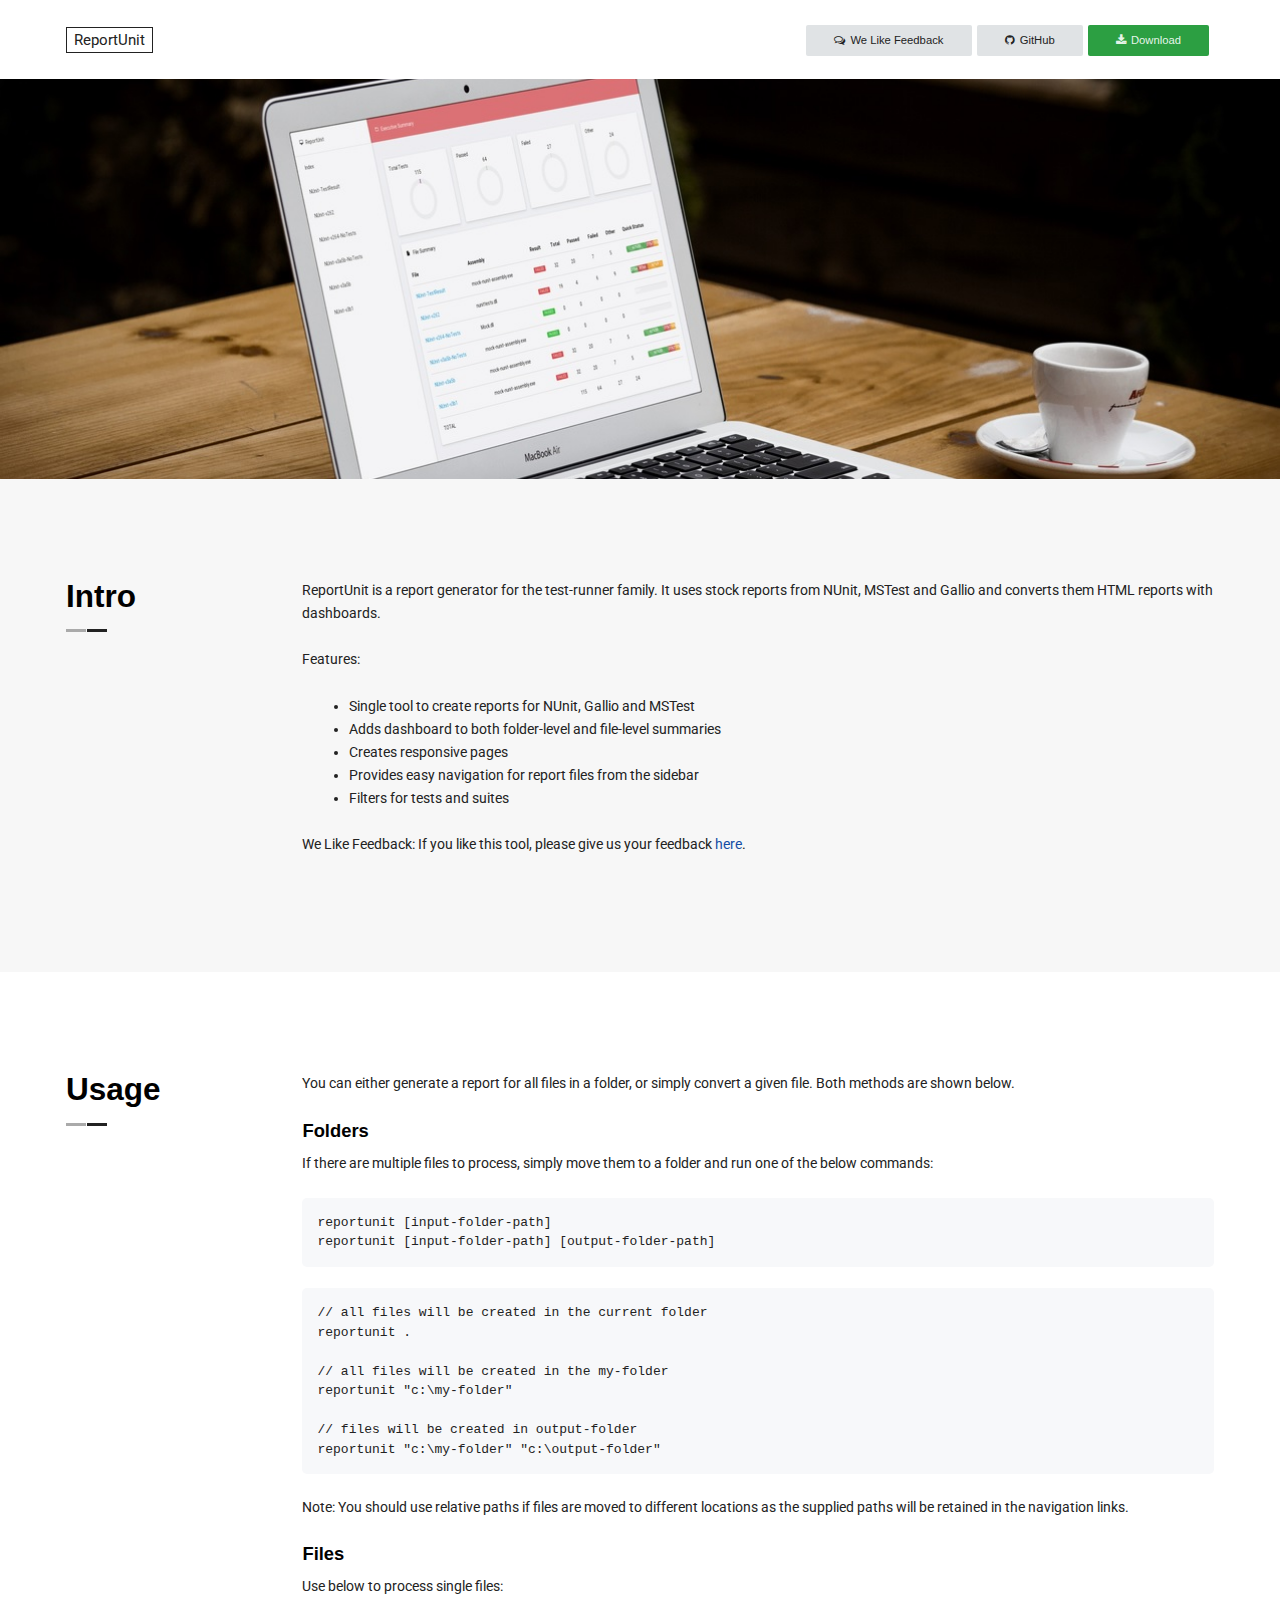
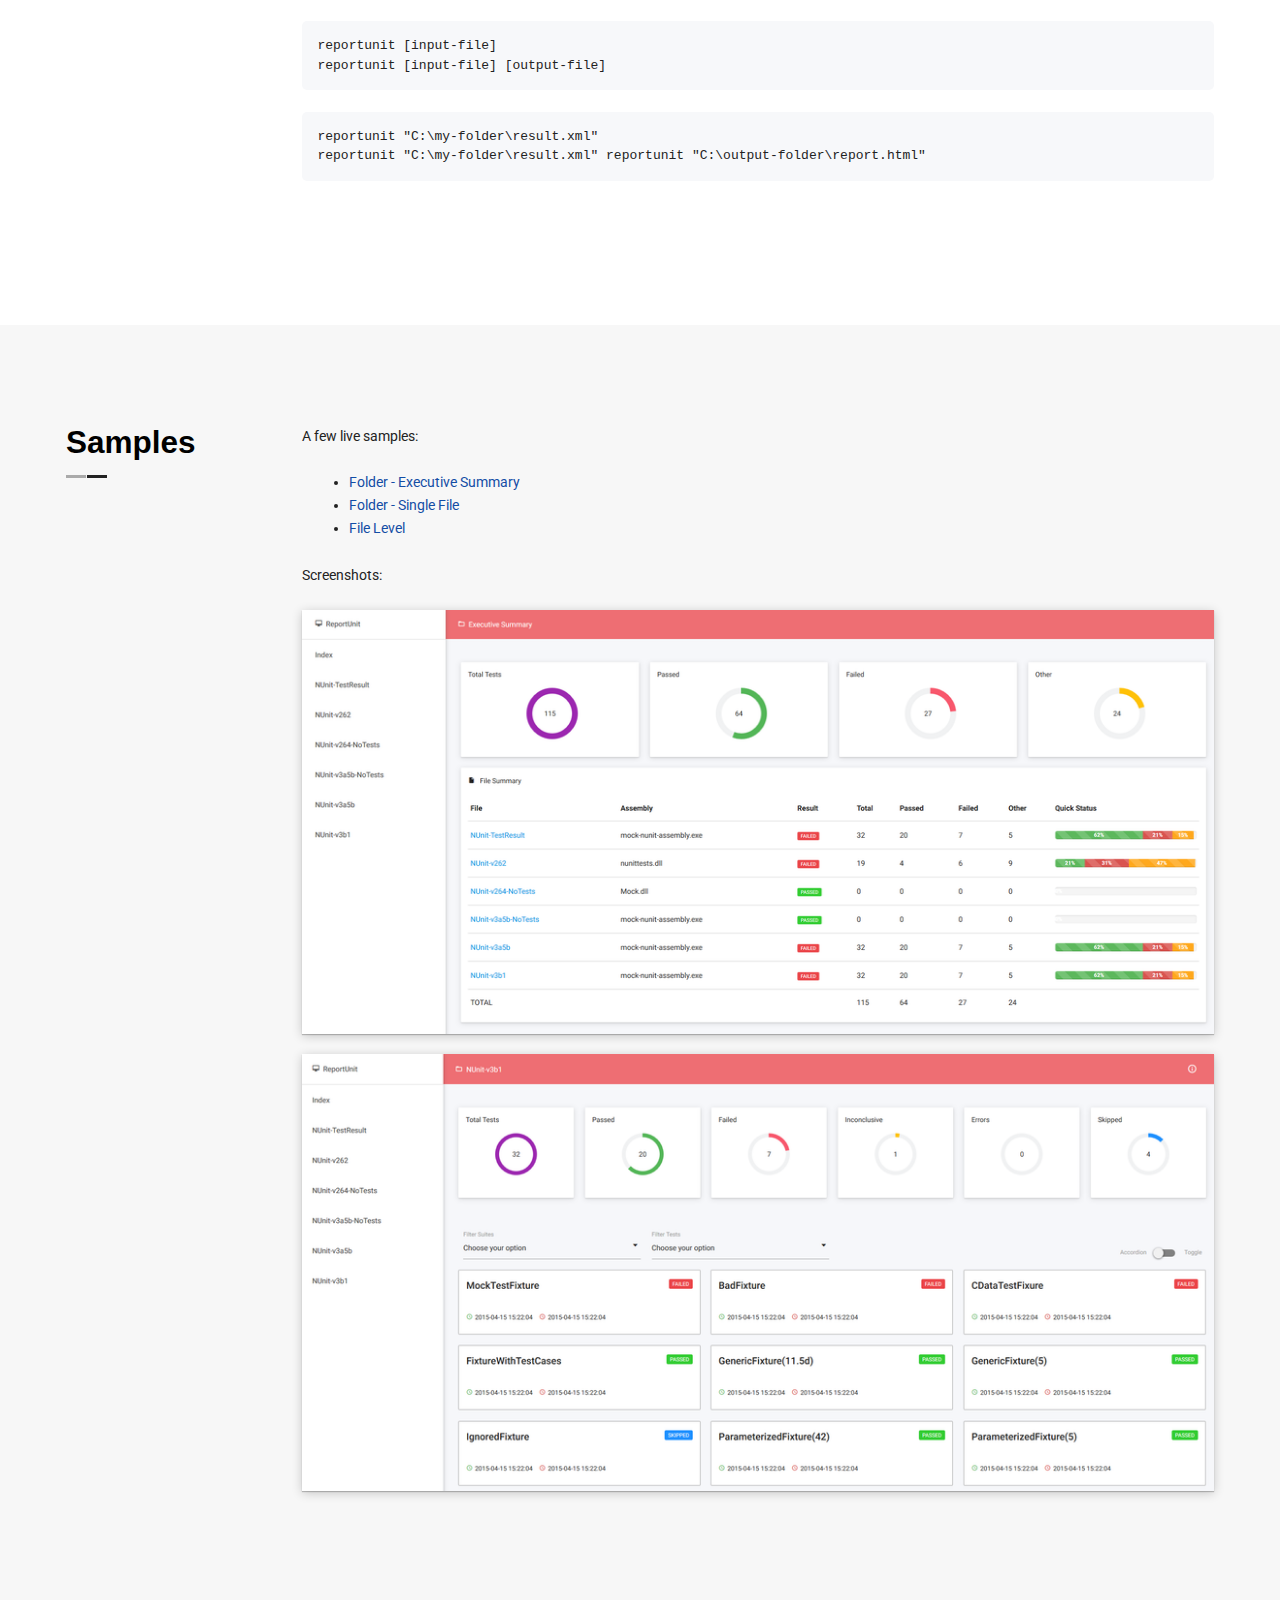
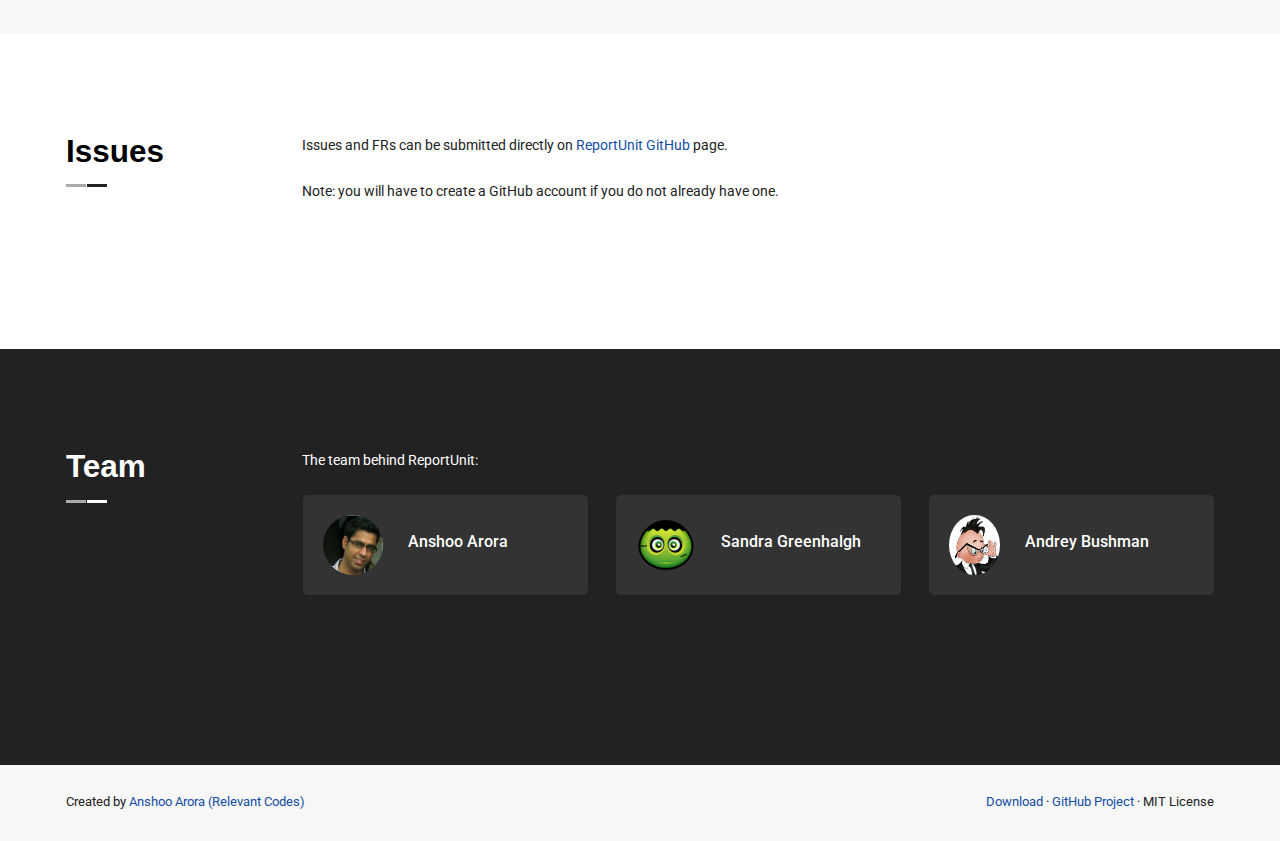
==== commit 1d1ebdd4: "added feedback button" ====
--- a/index.html
+++ b/index.html
@@ -23,6 +23,7 @@
 						<div class='right'>
 							<a class='text-white' href='http://relevantcodes.com/wp-content/plugins/download-monitor/download.php?id=16'><button class='btn btn-green right btn-smaller'><i class='fa fa-download'></i>Download</button></a>
 							<a href='https://github.com/reportunit/reportunit'><button class='btn right btn-smaller'><i class='fa fa-github'></i>GitHub</button></a>
+							<a href='http://relevantcodes.com/reportunit-report-generator/#comments'><button class='btn btn-smaller'><i class='fa fa-comments-o'></i>We Like Feedback</button></a>
 						</div>
 					</div>
 				</div>
@@ -50,7 +51,7 @@
 											<li>Provides easy navigation for report files from the sidebar</li>
 											<li>Filters for tests and suites</li>
 										</ul>
-										<p>Feedback: If you like this tool, please give us your feedback <a href='http://relevantcodes.com/reportunit-report-generator/#comments'>here</a>.</p>
+										<p>We Like Feedback: If you like this tool, please give us your feedback <a href='http://relevantcodes.com/reportunit-report-generator/#comments'>here</a>.</p>
 									</div>
 								</div>
 							</div>
--- a/css/css.css
+++ b/css/css.css
@@ -154,7 +154,7 @@
 		padding-top: 20px;
 	}
 }
-@media all and (max-width: 500px) {
+@media all and (max-width: 600px) {
 	.credits-area, .developers-area, .usage-area, .intro-area, .samples-area, .issues-area {
 		padding: 80px 0;
 	}
@@ -170,3 +170,9 @@
 		margin-left: 2px;
 	}
 }
+@media all and (max-width: 483px) {
+	.header .right a {
+		display: block;
+		margin-top: 10px;
+	}
+}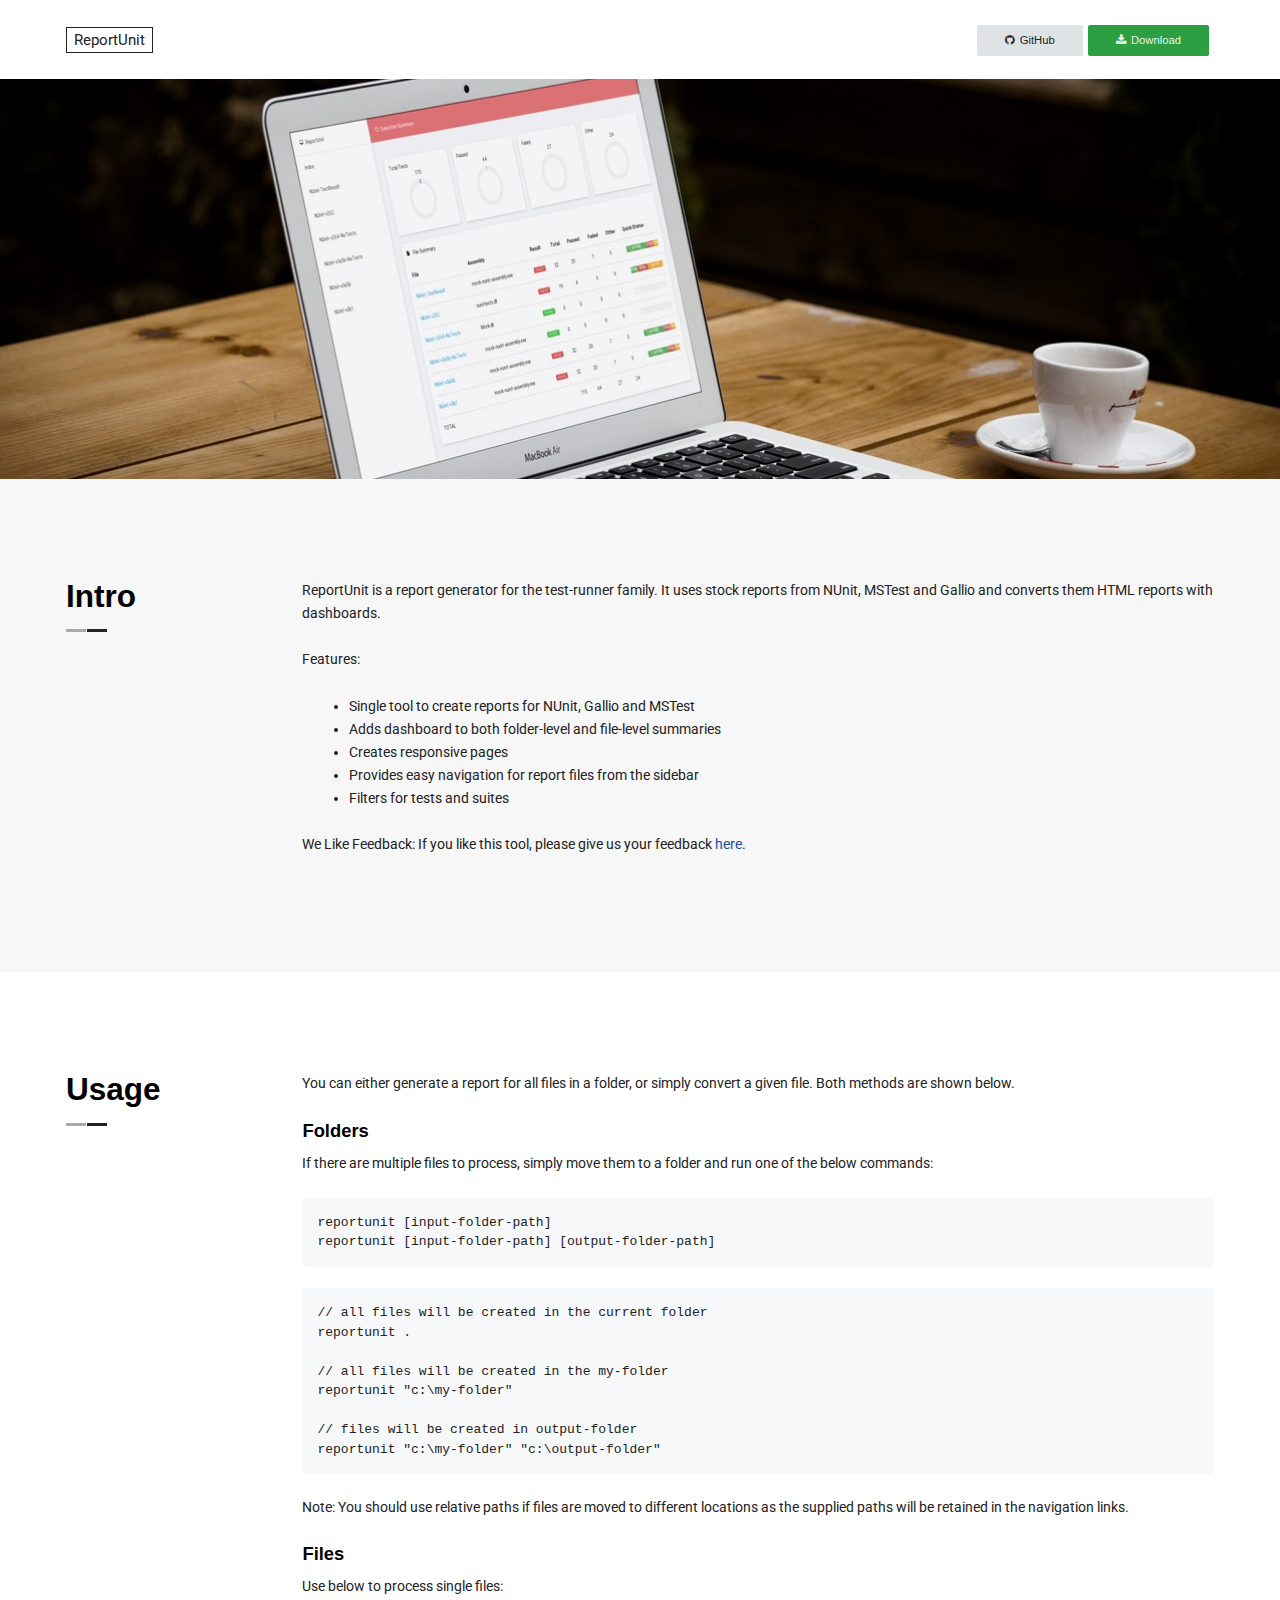
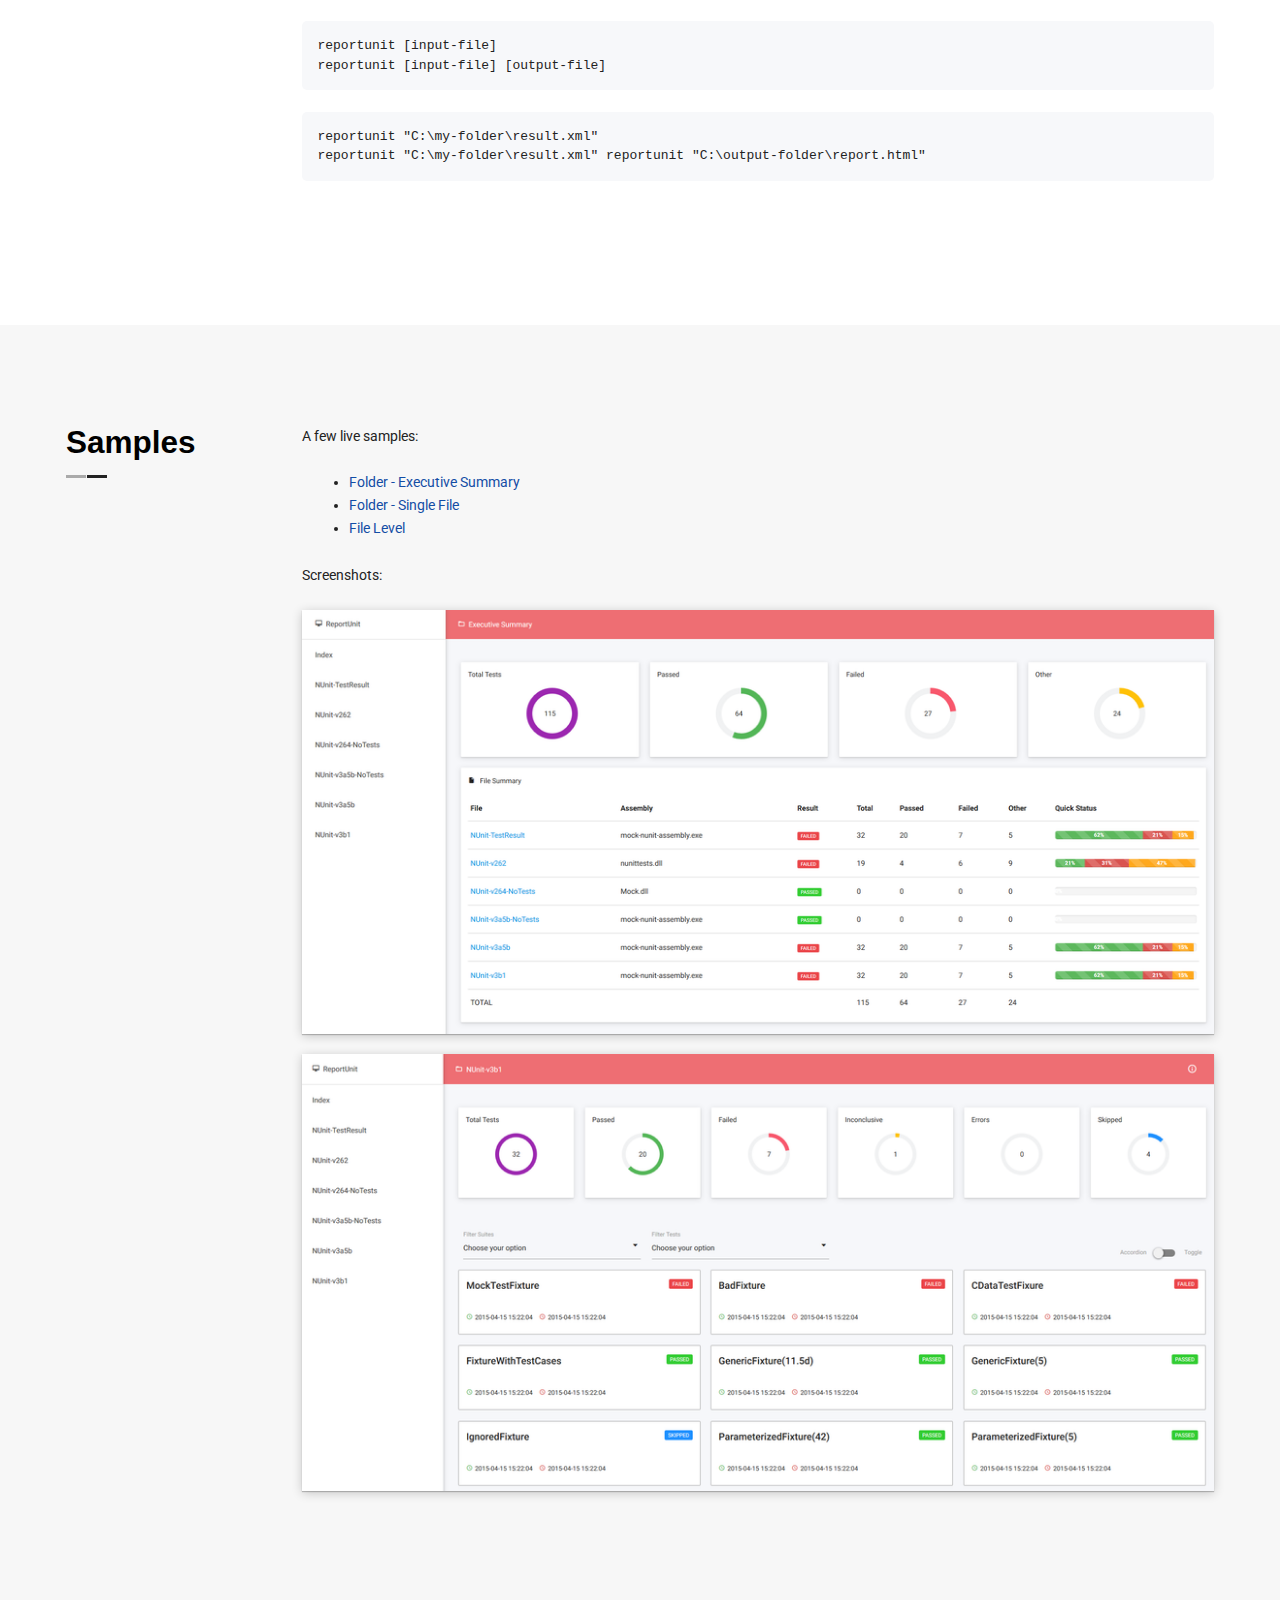
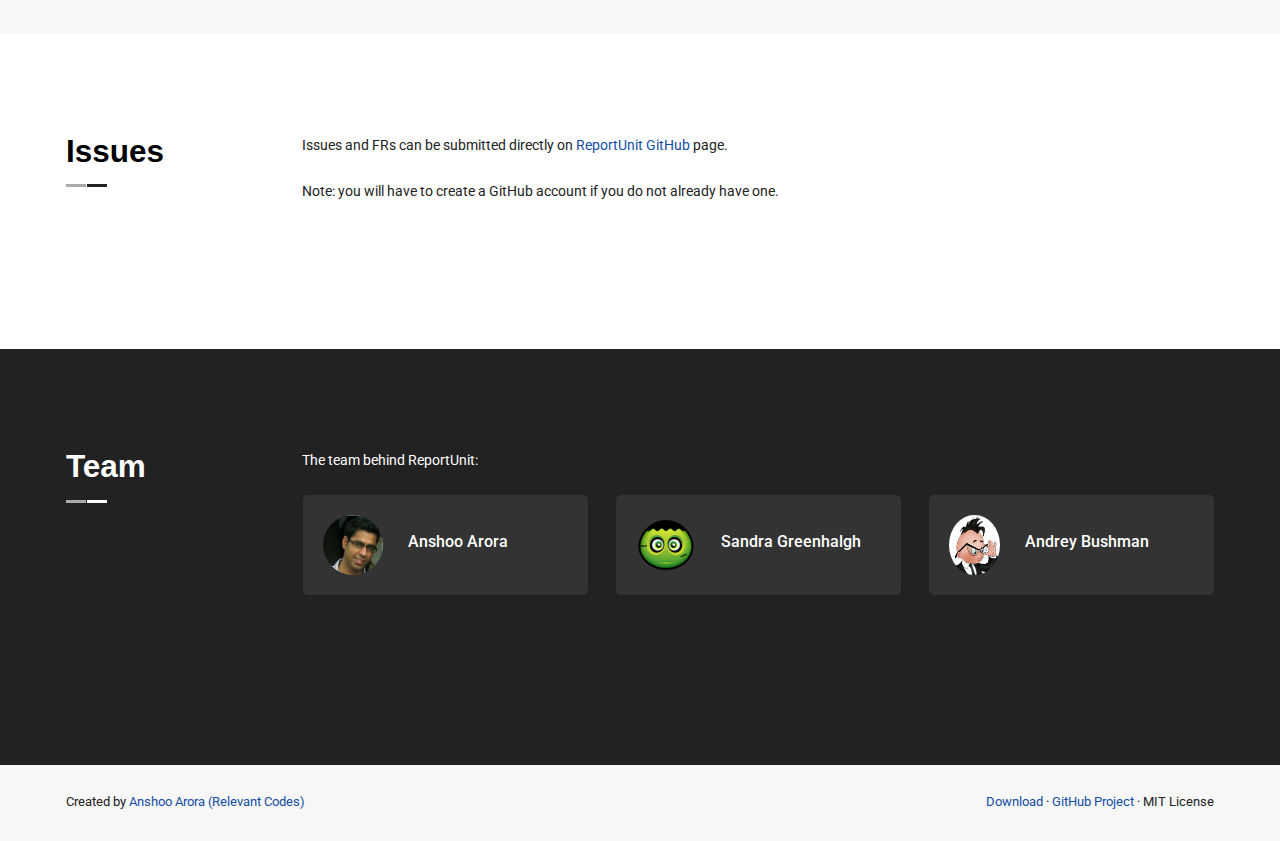
==== commit 1460aae2: "removed feedback button" ====
--- a/index.html
+++ b/index.html
@@ -23,7 +23,7 @@
 						<div class='right'>
 							<a class='text-white' href='http://relevantcodes.com/wp-content/plugins/download-monitor/download.php?id=16'><button class='btn btn-green right btn-smaller'><i class='fa fa-download'></i>Download</button></a>
 							<a href='https://github.com/reportunit/reportunit'><button class='btn right btn-smaller'><i class='fa fa-github'></i>GitHub</button></a>
-							<a href='http://relevantcodes.com/reportunit-report-generator/#comments'><button class='btn btn-smaller'><i class='fa fa-comments-o'></i>We Like Feedback</button></a>
+							<!--<a href='http://relevantcodes.com/reportunit-report-generator/#comments'><button class='btn btn-smaller'><i class='fa fa-comments-o'></i>We Like Feedback</button></a>-->
 						</div>
 					</div>
 				</div>
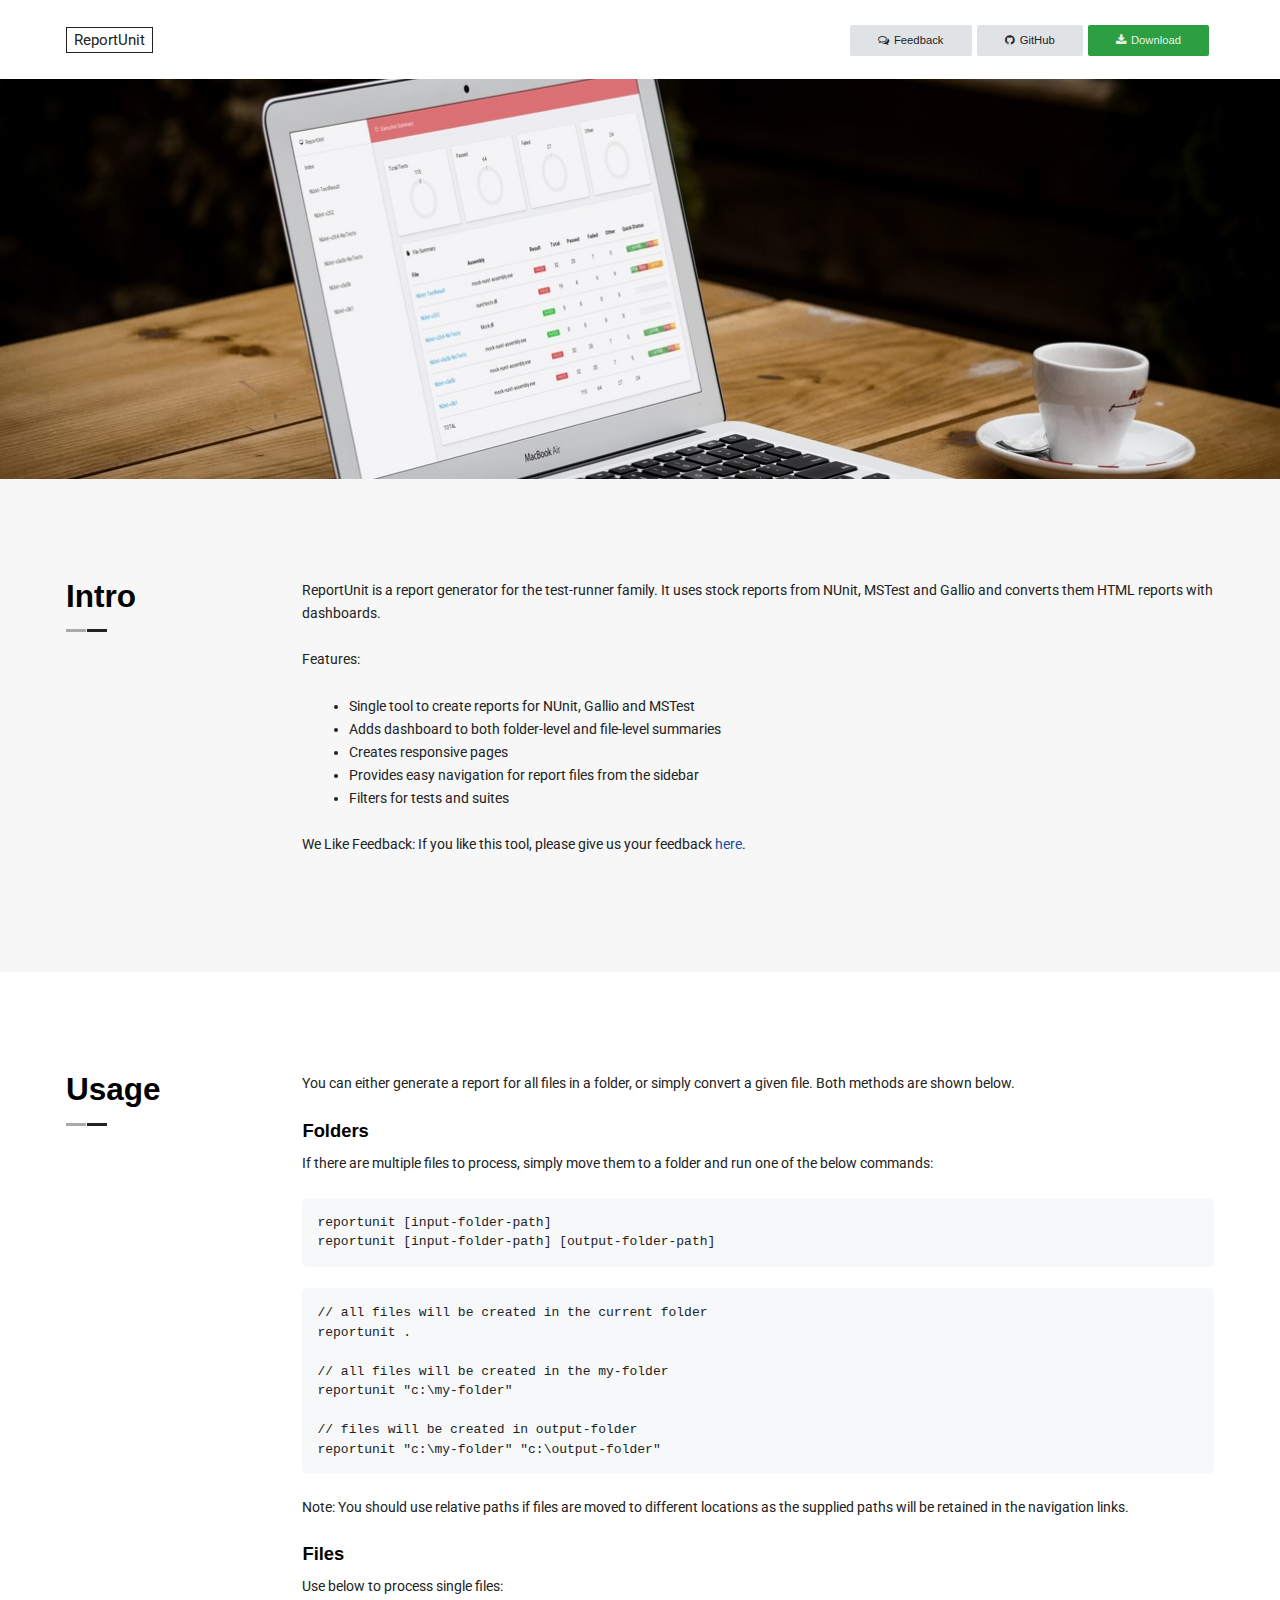
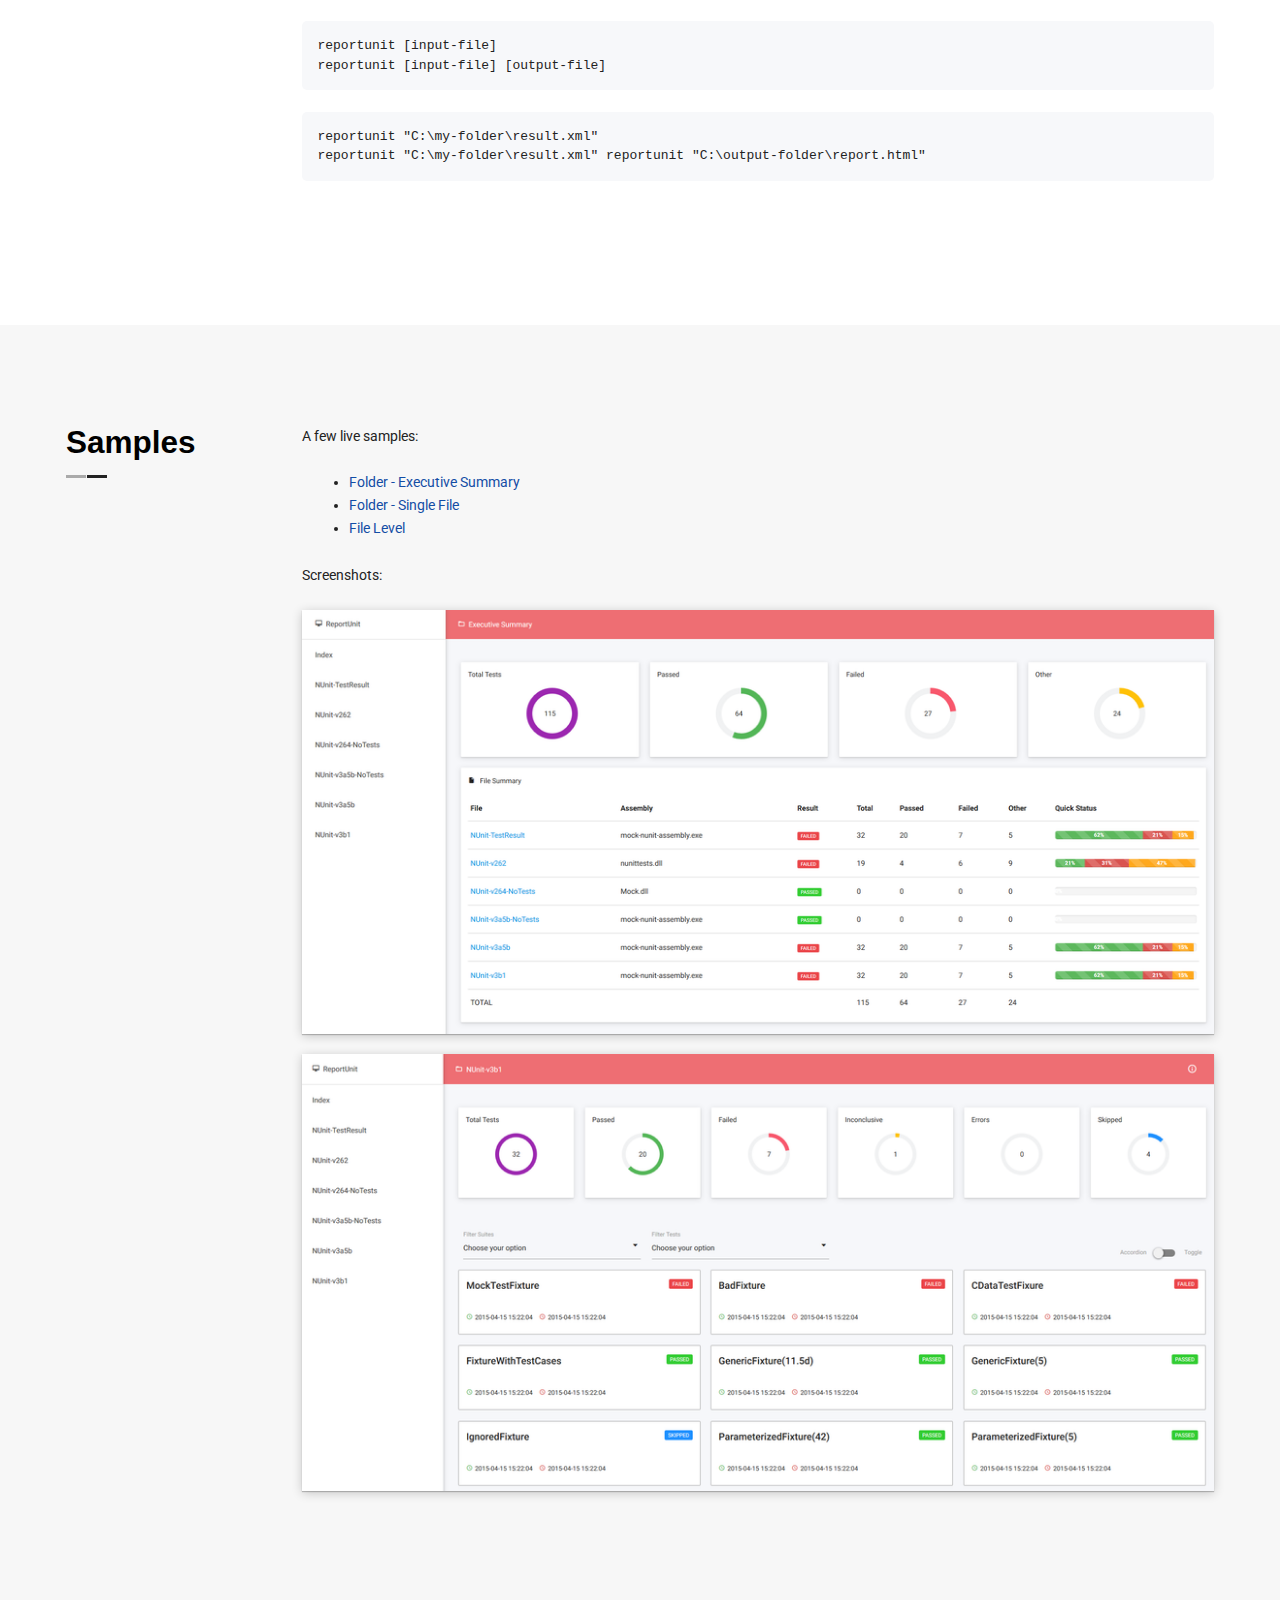
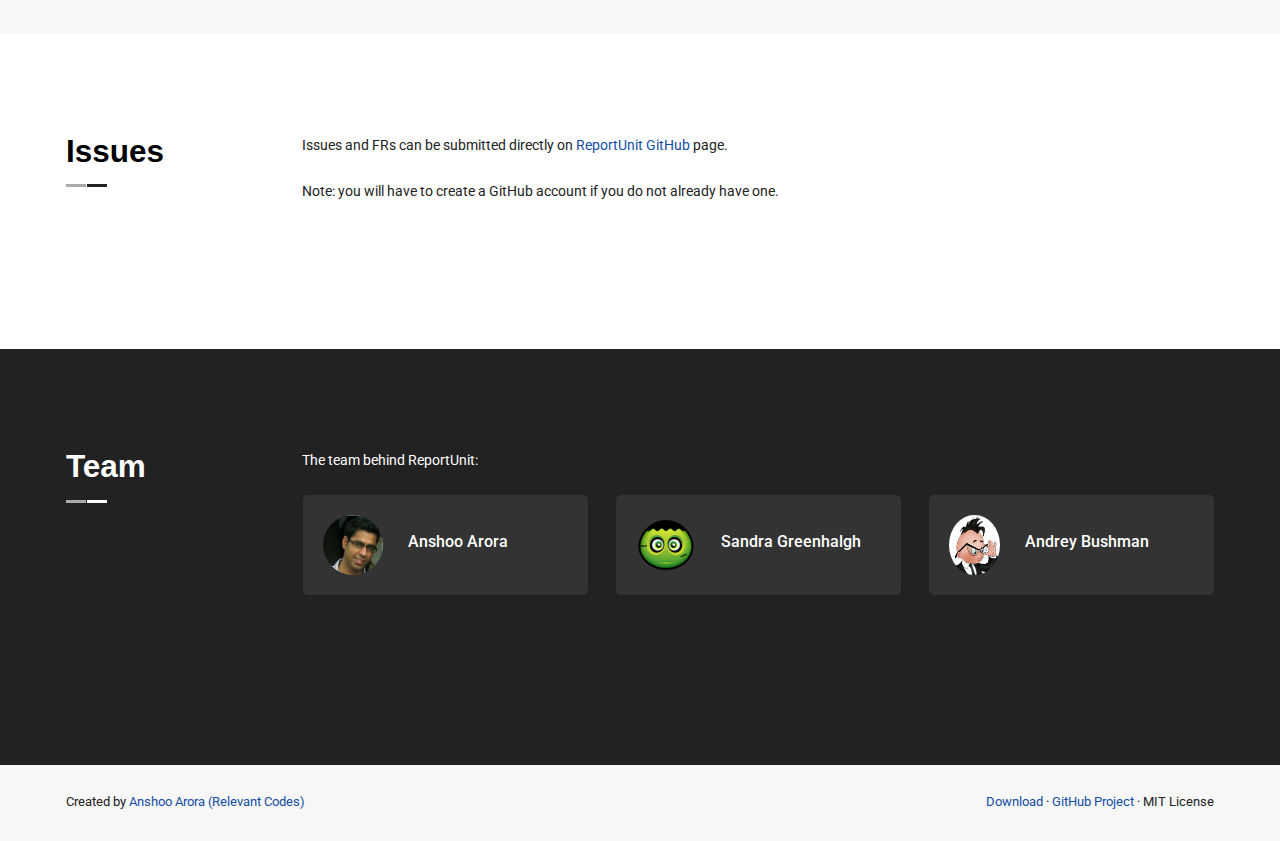
==== commit a3b93e3a: "feedback" ====
--- a/index.html
+++ b/index.html
@@ -23,7 +23,7 @@
 						<div class='right'>
 							<a class='text-white' href='http://relevantcodes.com/wp-content/plugins/download-monitor/download.php?id=16'><button class='btn btn-green right btn-smaller'><i class='fa fa-download'></i>Download</button></a>
 							<a href='https://github.com/reportunit/reportunit'><button class='btn right btn-smaller'><i class='fa fa-github'></i>GitHub</button></a>
-							<!--<a href='http://relevantcodes.com/reportunit-report-generator/#comments'><button class='btn btn-smaller'><i class='fa fa-comments-o'></i>We Like Feedback</button></a>-->
+							<a href='http://relevantcodes.com/reportunit-report-generator/#comments'><button class='btn btn-smaller'><i class='fa fa-comments-o'></i>Feedback</button></a>
 						</div>
 					</div>
 				</div>
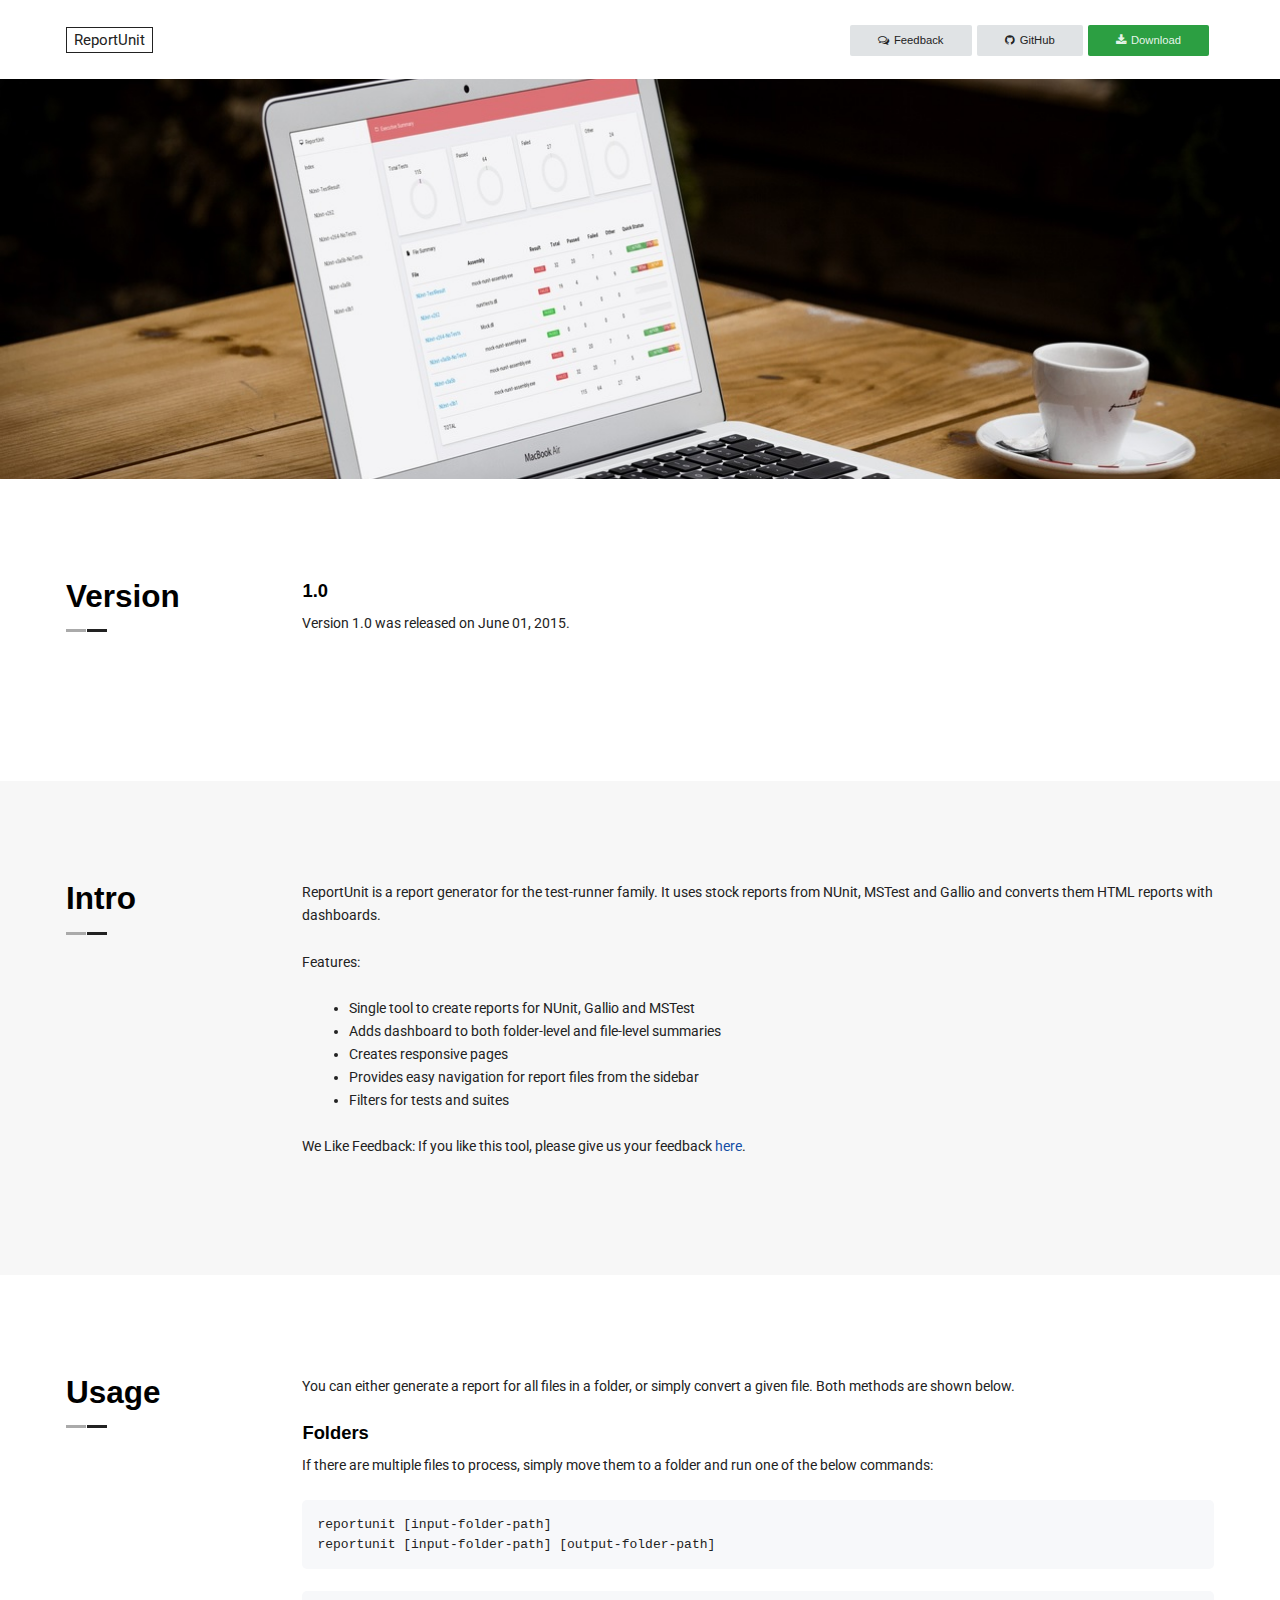
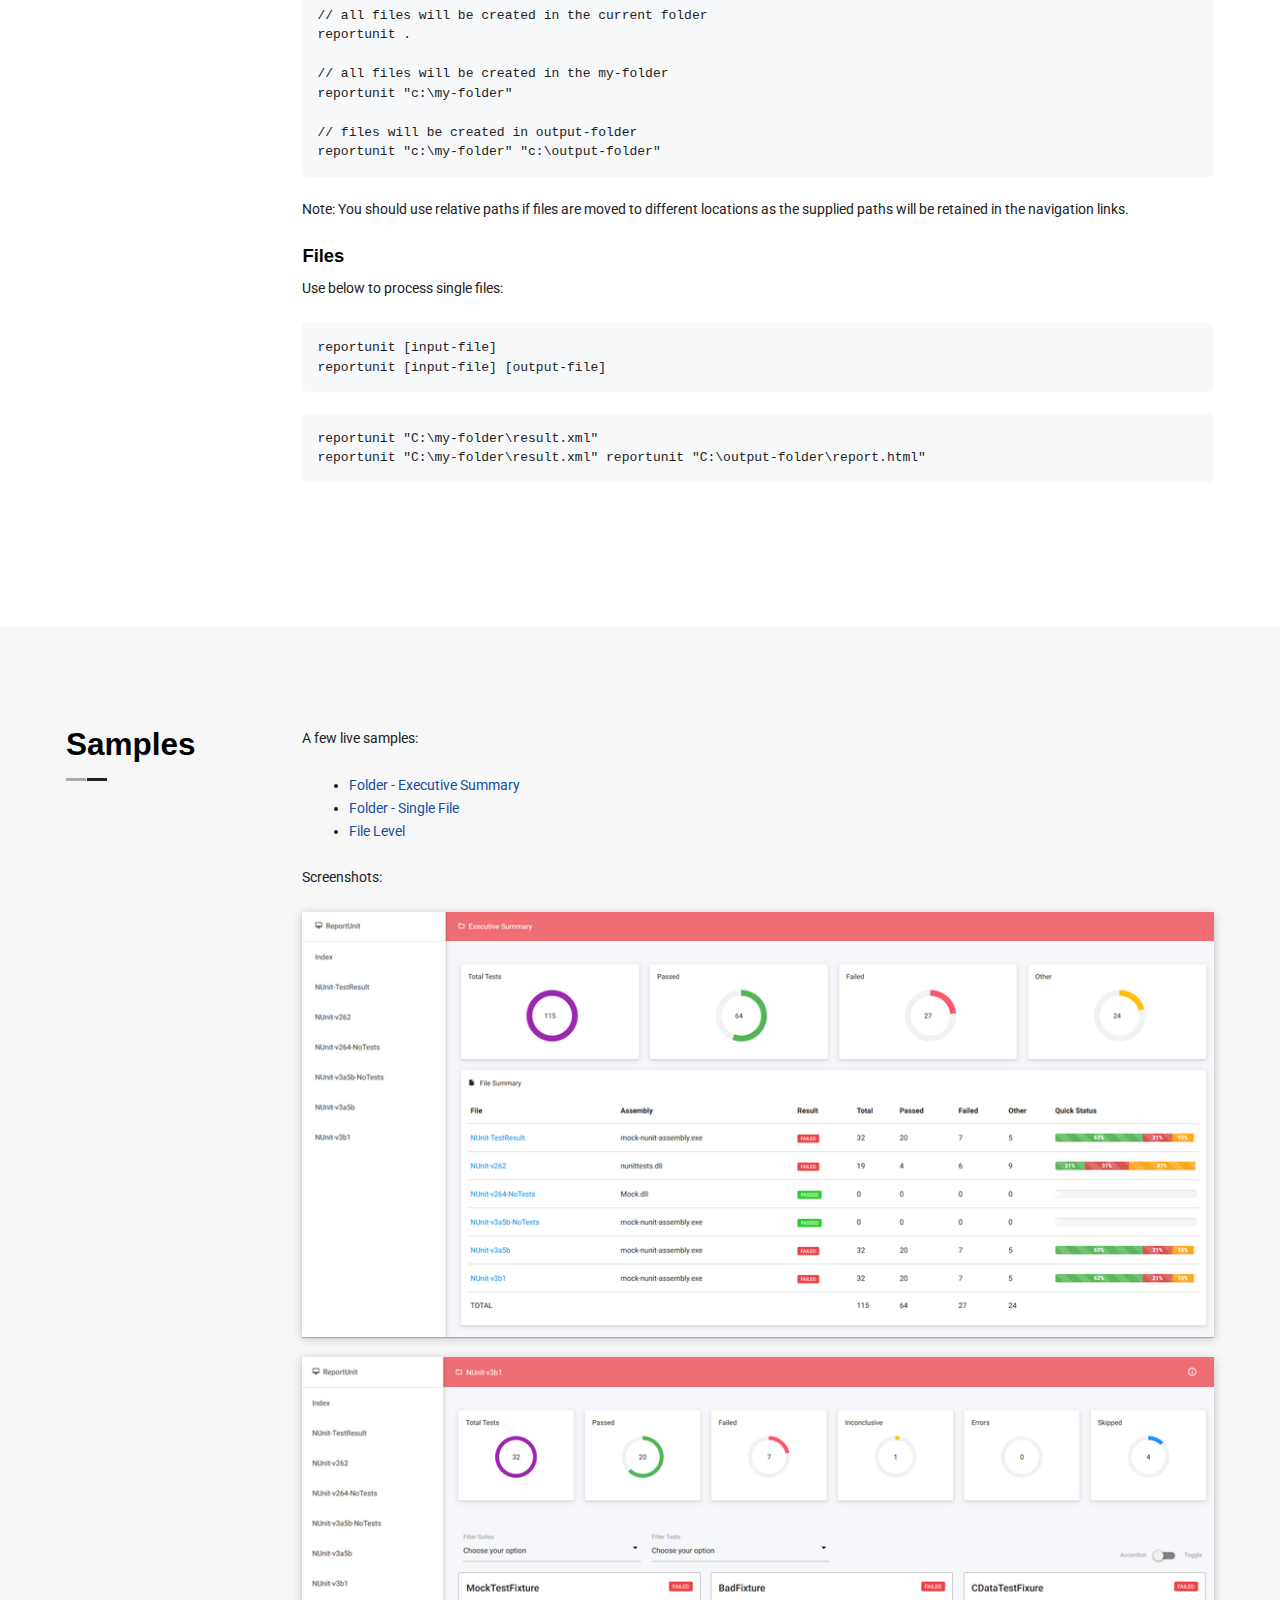
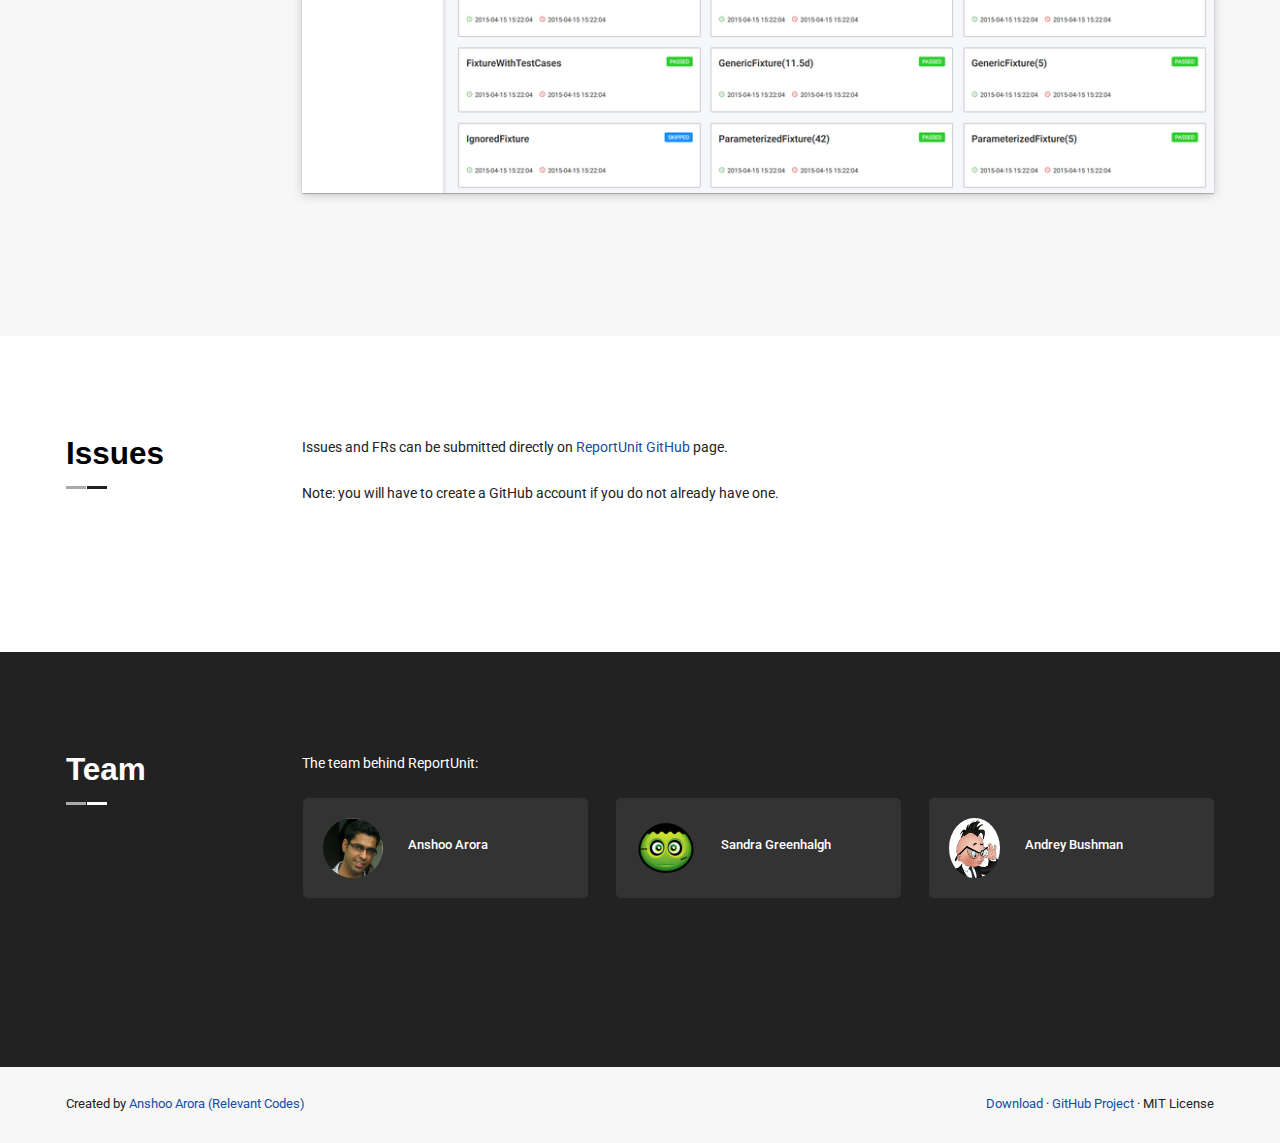
==== commit 6482aaf0: "added version area" ====
--- a/index.html
+++ b/index.html
@@ -21,9 +21,12 @@
 							</div>
 						</div>
 						<div class='right'>
-							<a class='text-white' href='http://relevantcodes.com/wp-content/plugins/download-monitor/download.php?id=16'><button class='btn btn-green right btn-smaller'><i class='fa fa-download'></i>Download</button></a>
+							<a class='text-white' href='http://relevantcodes.com/wp-content/plugins/download-monitor/download.php?id=16'><button class='btn btn-green right btn-smaller' onclick='$("#message-feedback").message();'><i class='fa fa-download'></i>Download</button></a>
 							<a href='https://github.com/reportunit/reportunit'><button class='btn right btn-smaller'><i class='fa fa-github'></i>GitHub</button></a>
 							<a href='http://relevantcodes.com/reportunit-report-generator/#comments'><button class='btn btn-smaller'><i class='fa fa-comments-o'></i>Feedback</button></a>
+							<div id="message-feedback" class="tools-message tools-message-yellow">
+								Thanks for downloading.  Your feedback helps.  Please consider dropping a quick comment <a href='http://relevantcodes.com/reportunit-report-generator/#comments'>here</a>.
+							</div>
 						</div>
 					</div>
 				</div>
@@ -32,6 +35,24 @@
 				
 			</div>
 			<div class='main'>
+				<div class='version-area'>
+					<div class='units-row'>
+						<div class='unit-100'>
+							<div class='unit-80 centered top-unit'>
+								<div class="units-row end">
+									<div class="unit-20">
+										<h1>Version</h1>
+										<div class='heading-underline-left'></div><div class='heading-underline-right'></div>
+									</div>
+									<div class='unit-80'>
+										<h3>1.0</h3>
+										<p>Version 1.0 was released on June 01, 2015.</p>
+									</div>
+								</div>
+							</div>
+						</div>
+					</div>
+				</div>
 				<div class='intro-area bg-gray'>
 					<div class='units-row'>
 						<div class='unit-100'>
@@ -204,20 +225,7 @@
 			</div>
 		</div>
 		<script src="https://ajax.googleapis.com/ajax/libs/jquery/1.11.3/jquery.min.js"></script> 
-		<script>
-			$(document).ready(function() {
-				$(document).ready(sizing);
-				$(window).resize(sizing);
-				function sizing() {
-					if ($(window).width() > 1650) {
-						$('.top-unit').removeClass('unit-80').addClass('unit-70');
-					} else if ($(window).width() < 1120) {
-						$('.top-unit').removeClass('unit-70').addClass('unit-80');
-					} else {
-						$('.top-unit').removeClass('unit-70, unit-80').addClass('unit-90');
-					}
-				}
-			});
-		</script>
+		<script src="./js/kube.min.js"></script> 
+		<script src="./js/scripts.js"></script> 
 	</body>
 </html>
--- a/css/css.css
+++ b/css/css.css
@@ -26,7 +26,7 @@
 }
 
 /* ---- [ global structure ] ---- */
-.credits-area, .developers-area, .issues-area, .usage-area, .intro-area, .samples-area {
+.version-area, .credits-area, .developers-area, .issues-area, .usage-area, .intro-area, .samples-area {
 	padding: 100px 0;
 }
 .left { 
@@ -90,7 +90,7 @@
 		max-width: 65px;
 	}
 	.box-title {
-		font-size: 16px;
+		font-size: 13px;
 		font-weight: 500;
 		padding-top: 15px;
 	}
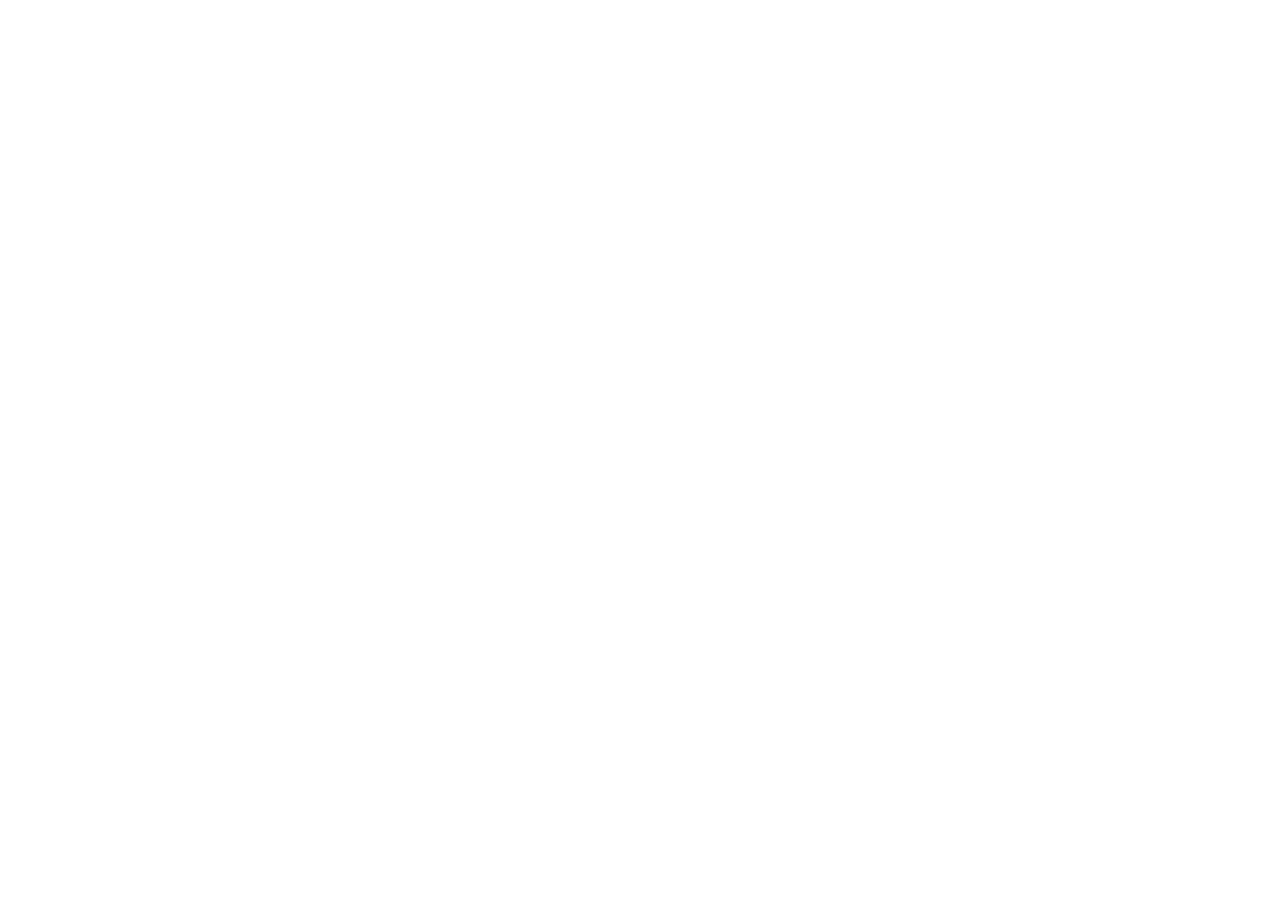
==== commit 6878909d: "reportunit.github.io has been migrated to relevantcodes.com/reportunit" ====
--- a/index.html
+++ b/index.html
@@ -4,228 +4,19 @@
         <meta name='description' content='ReportUnit description' />
         <meta name='robots' content='noodp, noydir' />
         <meta name='viewport' content='width=device-width, initial-scale=1' />
-		<link href='http://fonts.googleapis.com/css?family=Roboto:300,400,700|Open+Sans:300,400,600' rel='stylesheet' type='text/css'>
-        <link rel='stylesheet' href='http://maxcdn.bootstrapcdn.com/font-awesome/4.3.0/css/font-awesome.min.css'>
-		<link rel='stylesheet' href='./css/kube.min.css'>
-		<link rel='stylesheet' href='./css/css.css'>
         <title>ReportUnit</title>
     </head>
 	<body>
-		<div class='container'>
-			<div class='header'>
-				<div class='units-row'>
-					<div class='unit-centered unit-80 top-unit'>
-						<div class='left'>
-							<div class='logo'>
-								<span>ReportUnit</span>
-							</div>
-						</div>
-						<div class='right'>
-							<a class='text-white' href='http://relevantcodes.com/wp-content/plugins/download-monitor/download.php?id=16'><button class='btn btn-green right btn-smaller' onclick='$("#message-feedback").message();'><i class='fa fa-download'></i>Download</button></a>
-							<a href='https://github.com/reportunit/reportunit'><button class='btn right btn-smaller'><i class='fa fa-github'></i>GitHub</button></a>
-							<a href='http://relevantcodes.com/reportunit-report-generator/#comments'><button class='btn btn-smaller'><i class='fa fa-comments-o'></i>Feedback</button></a>
-							<div id="message-feedback" class="tools-message tools-message-yellow">
-								Thanks for downloading.  Your feedback helps.  Please consider dropping a quick comment <a href='http://relevantcodes.com/reportunit-report-generator/#comments'>here</a>.
-							</div>
-						</div>
-					</div>
-				</div>
-			</div>
-			<div class='slider'>
-				
-			</div>
-			<div class='main'>
-				<div class='version-area'>
-					<div class='units-row'>
-						<div class='unit-100'>
-							<div class='unit-80 centered top-unit'>
-								<div class="units-row end">
-									<div class="unit-20">
-										<h1>Version</h1>
-										<div class='heading-underline-left'></div><div class='heading-underline-right'></div>
-									</div>
-									<div class='unit-80'>
-										<h3>1.0</h3>
-										<p>Version 1.0 was released on June 01, 2015.</p>
-									</div>
-								</div>
-							</div>
-						</div>
-					</div>
-				</div>
-				<div class='intro-area bg-gray'>
-					<div class='units-row'>
-						<div class='unit-100'>
-							<div class='unit-80 centered top-unit'>
-								<div class="units-row end">
-									<div class="unit-20">
-										<h1>Intro</h1>
-										<div class='heading-underline-left'></div><div class='heading-underline-right'></div>
-									</div>
-									<div class='unit-80'>
-										<p>ReportUnit is a report generator for the test-runner family. It uses stock reports from NUnit, MSTest and Gallio and converts them HTML reports with dashboards.</p>
-										<p>Features:</p>
-										<ul>
-											<li>Single tool to create reports for NUnit, Gallio and MSTest</li>
-											<li>Adds dashboard to both folder-level and file-level summaries</li>
-											<li>Creates responsive pages</li>
-											<li>Provides easy navigation for report files from the sidebar</li>
-											<li>Filters for tests and suites</li>
-										</ul>
-										<p>We Like Feedback: If you like this tool, please give us your feedback <a href='http://relevantcodes.com/reportunit-report-generator/#comments'>here</a>.</p>
-									</div>
-								</div>
-							</div>
-						</div>
-					</div>
-				</div>
-				<div class='usage-area'>	
-					<div class='units-row'>
-						<div class='unit-100'>
-							<div class='unit-80 centered top-unit'>
-								<div class="units-row end">
-									<div class="unit-20">
-										<h1>Usage</h1>
-										<div class='heading-underline-left'></div><div class='heading-underline-right'></div>
-									</div>
-									<div class="unit-80">
-									<p>You can either generate a report for all files in a folder, or simply convert a given file. Both methods are shown below.</p>
-								<h3>Folders</h3>
-								<p>If there are multiple files to process, simply move them to a folder and run one of the below commands:</p>
-<pre>reportunit [input-folder-path]
-reportunit [input-folder-path] [output-folder-path]</pre>
-<pre>
-// all files will be created in the current folder
-reportunit .
-
-// all files will be created in the my-folder
-reportunit "c:\my-folder"
-
-// files will be created in output-folder
-reportunit "c:\my-folder" "c:\output-folder" 
-</pre>
-								<p>Note: You should use relative paths if files are moved to different locations as the supplied paths will be retained in the navigation links.</p>
-								<h3>Files</h3>
-								<p>Use below to process single files:</p>
-<pre>reportunit [input-file]
-reportunit [input-file] [output-file]</pre>
-<pre>
-reportunit "C:\my-folder\result.xml"
-reportunit "C:\my-folder\result.xml" reportunit "C:\output-folder\report.html"
-</pre>
-									</div>
-								</div>
-							</div>
-						</div>
-					</div>
-				</div>
-				<div class='samples-area  bg-gray'>
-					<div class='units-row'>
-						<div class='unit-100'>
-							<div class='unit-80 centered top-unit'>
-								<div class="units-row end">
-									<div class="unit-20">
-										<h1>Samples</h1>
-										<div class='heading-underline-left'></div><div class='heading-underline-right'></div>
-									</div>
-									<div class='unit-80'>
-										<p>A few live samples:</p>
-										<ul>
-											<li><a href='http://relevantcodes.com/Tools/ReportUnit/Index.html'>Folder - Executive Summary</a></li>
-											<li><a href='http://relevantcodes.com/Tools/ReportUnit/NUnit-TestResult.html'>Folder - Single File</a></li>
-											<li><a href='http://relevantcodes.com/Tools/ReportUnit/NUnit-TestResult-standalone.html'>File Level</a></li>
-										</ul>
-										<p>Screenshots:</p>
-										<img class='bordered-img' src='./img/folder.png' />
-										<img class='bordered-img' src='./img/file.png' />
-									</div>
-								</div>
-							</div>
-						</div>
-					</div>
-				</div>
-				<div class='issues-area'>
-					<div class='units-row'>
-						<div class='unit-100'>
-							<div class='unit-80 centered top-unit'>
-								<div class="units-row end">
-									<div class="unit-20">
-										<h1>Issues</h1>
-										<div class='heading-underline-left'></div><div class='heading-underline-right'></div>
-									</div>
-									<div class='unit-80'>
-										<p>Issues and FRs can be submitted directly on <a href='https://github.com/reportunit/reportunit/issues'>ReportUnit GitHub</a> page. </p>
-										<p>Note: you will have to create a GitHub account if you do not already have one.</p>
-									</div>
-								</div>
-							</div>
-						</div>
-					</div>
-				</div>
-				<div class='developers-area bg-inverse'>
-					<div class='units-row'>
-						<div class='unit-100'>
-							<div class='unit-80 centered top-unit'>
-								<div class="units-row end">
-									<div class="unit-20">
-										<h1>Team</h1>
-										<div class='heading-underline-left'></div><div class='heading-underline-right'></div>
-									</div>
-									<div class='unit-80'>
-										<p>The team behind ReportUnit:</p>
-										<ul class='blocks-3'>
-											<li>
-												<div class='box'>
-													<div class='box-thumb'><a href='http://relevantcodes.com'><img src='./img/anshoo.png'></a></div>
-													<div>
-														<div class='box-title'>Anshoo Arora</div>
-														<div class='box-body'></div>
-													</div>
-												</div>
-											</li>
-											<li>
-												<div class='box'>
-													<div class='box-thumb'><a href='https://github.com/saan800'><img src='./img/sandra.png'></a></div>
-													<div>
-														<div class='box-title'>Sandra Greenhalgh</div>
-														<div class='box-body'></div>
-													</div>
-												</div>
-											</li>
-											<li>
-												<div class='box'>
-													<div class='box-thumb'><a href='http://bushman-andrey.blogspot.ru/'><img src='./img/andrey.png'></a></div>
-													<div>
-														<div class='box-title'>Andrey Bushman</div>
-														<div class='box-body'></div>
-													</div>
-												</div>
-											</li>
-										</ul>
-									</div>
-								</div>
-							</div>
-						</div>
-					</div>
-				</div>
-			</div>
-			<div class='footer bg-gray'>
-				<div class='units-row'>
-					<div class='unit-100'>
-						<div class='unit-80 centered top-unit'>
-							<div class='left'>
-								<span>Created by <a href='http://relevantcodes.com'>Anshoo Arora (Relevant Codes)</a></span>
-							</div>
-							<div class='right'>
-								<span><a href='http://relevantcodes.com/wp-content/plugins/download-monitor/download.php?id=16'>Download</a> &middot; <a href='https://github.com/reportunit/reportunit'>GitHub Project</a> &middot; MIT License</span>
-							</div>
-						</div>
-					</div>
-				</div>
-			</div>
+		<div>
+			<p>ReportUnit has moved <a href='http://relevantcodes.com/reportunit'>here</a>.</p>
+			<p>If you are not automatically redirected:</p>
+			<ul>
+				<li>You can click <a href='http://relevantcodes.com/reportunit'>here</a> to navigate to Relevant Codes, or</li>
+				<li>Paste this URL in your address bar: http://relevantcodes.com/reportunit</li>
+			</ul>
 		</div>
-		<script src="https://ajax.googleapis.com/ajax/libs/jquery/1.11.3/jquery.min.js"></script> 
-		<script src="./js/kube.min.js"></script> 
-		<script src="./js/scripts.js"></script> 
+		<script>
+			window.location.replace("http://relevantcodes.com/reportunit");
+		</script>
 	</body>
 </html>
